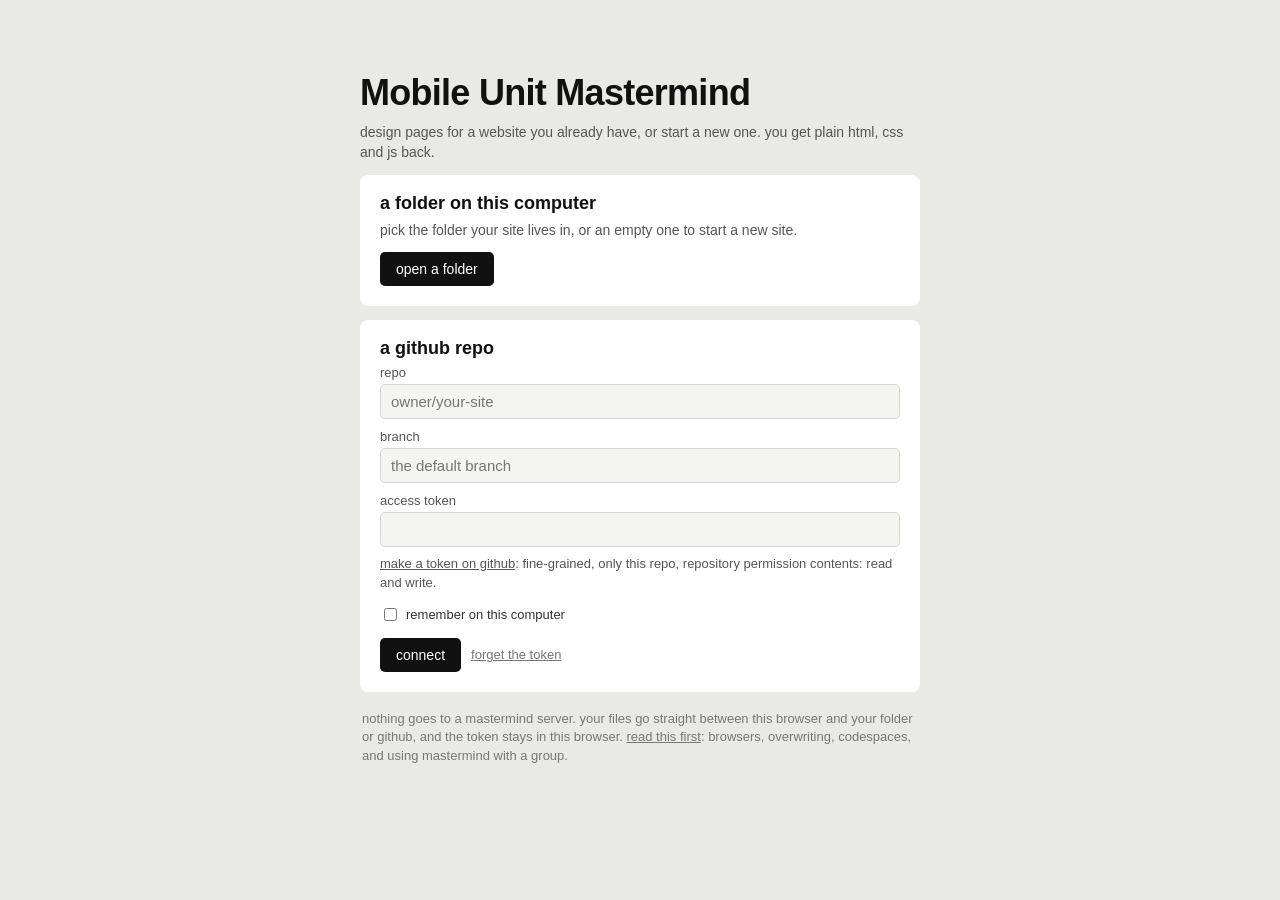
==== index.html @ 8365358e "notes on freeform" ====
<!doctype html>
<html lang="en">
<head>
<meta charset="utf-8">
<meta name="viewport" content="width=device-width, initial-scale=1">
<title>Mobile Unit Mastermind</title>
<link rel="icon" href="assets/favicon.svg" type="image/svg+xml">
<link rel="stylesheet" href="page.css">
<link rel="stylesheet" href="mastermind.css">
</head>
<body class="mm">
<div id="tb">
  <b>Mastermind</b>
  <button id="o" title="switch to another site">connect</button>
  <button id="sv">save</button>
  <button id="pv">preview</button>
  <i></i>
  <div id="pgw"><button id="pgs"></button><div id="pgm" hidden></div></div>
  <select id="lg"></select>
  <button id="mb">desktop</button>
  <button id="sb" title="phone and desktop next to each other">side by side</button>
  <i></i>
  <button id="phb" title="browse and upload photos">photos</button>
  <select id="ad">
    <option value="">+ add</option>
    <option value="band">band (background)</option>
    <option value="shape">shape</option>
    <option value="text">text</option>
    <option value="image">image</option>
    <option value="marquee">marquee</option>
    <option value="nav">menu</option>
    <option value="tabs">tabs</option>
    <option value="cards">cards</option>
    <option value="banner">banner</option>
    <option value="button">button</option>
    <option value="lang">language switch</option>
    <option value="gallery">gallery</option>
    <option value="video">video</option>
    <option value="embed">embed</option>
    <option value="table">table</option>
  </select>
  <span id="st"></span>
  <button id="un" title="undo  ⌘Z"><svg viewBox="0 0 24 24" width="16" height="16"><path fill="currentColor" d="M12.5 8c-2.65 0-5.05.99-6.9 2.6L2 7v9h9l-3.62-3.62c1.39-1.16 3.16-1.88 5.12-1.88 3.54 0 6.55 2.31 7.6 5.5l2.37-.78C21.08 11.03 17.15 8 12.5 8z"/></svg></button>
  <button id="re" title="redo  ⌘⇧Z"><svg viewBox="0 0 24 24" width="16" height="16"><path fill="currentColor" d="M18.4 10.6C16.55 8.99 14.15 8 11.5 8c-4.65 0-8.58 3.03-9.96 7.22L3.9 16c1.05-3.19 4.05-5.5 7.6-5.5 1.95 0 3.73.72 5.12 1.88L13 16h9V7l-3.6 3.6z"/></svg></button>
  <button id="hk" title="keyboard shortcuts">?</button>
  <button id="pf" class="ok" title="preflight"><i></i><span></span></button>
  <a id="vw" href="site/" target="_blank">saved site</a>
</div>
<div id="lk" hidden></div>
<div id="wr"><div id="cvp"></div><div id="cv"></div></div>
<button id="tl" class="tab" title="open the inspector on the left"></button><button id="tr" class="tab" title="open the inspector on the right"></button>
<div id="pin"></div>
<div id="tip"></div>
<div id="bx"></div>
<div id="rt"><div class="rl" hidden><input placeholder="https://... or @page" spellcheck="false"><button data-x="unlink" title="remove link"><svg viewBox="0 0 24 24" width="16" height="16"><path fill="currentColor" d="M17 7h-4v1.9h4c1.71 0 3.1 1.39 3.1 3.1 0 1.43-.98 2.63-2.31 2.98l1.46 1.46C20.88 15.61 22 13.95 22 12c0-2.76-2.24-5-5-5zm-1 4h-2.19l2 2H16zM2 4.27l3.11 3.11C3.29 8.12 2 9.91 2 12c0 2.76 2.24 5 5 5h4v-1.9H7c-1.71 0-3.1-1.39-3.1-3.1 0-1.59 1.21-2.9 2.76-3.07L8.73 11H8v2h2.73L13 15.27V17h1.73l4.01 4L20 19.74 3.27 3 2 4.27z"/></svg></button></div><button data-x="bold" data-k="b" title="bold"><b>B</b></button><button data-x="italic" data-k="i" title="italic"><i>I</i></button><button data-x="underline" data-k="u" title="underline"><u>U</u></button><button data-x="strikeThrough" data-k="s" title="strike"><s>S</s></button><button data-x="insertUnorderedList" data-k="l" title="list">•</button><button data-x="color" class="rcl" title="text color"><i></i><input type="color" tabindex="-1"></button><button data-x="hilite" class="rhl" title="highlight"><svg viewBox="0 0 24 24" width="15" height="15"><path fill="currentColor" d="M15.2 3.4l5.4 5.4-8.9 8.9H6.3v-5.4zM5 19h14v2H5z"/></svg><i></i><input type="color" tabindex="-1"></button><button data-x="link" data-k="a" title="link"><svg viewBox="0 0 24 24" width="16" height="16"><path fill="currentColor" d="M3.9 12c0-1.71 1.39-3.1 3.1-3.1h4V7H7c-2.76 0-5 2.24-5 5s2.24 5 5 5h4v-1.9H7c-1.71 0-3.1-1.39-3.1-3.1zM8 13h8v-2H8v2zm9-6h-4v1.9h4c1.71 0 3.1 1.39 3.1 3.1s-1.39 3.1-3.1 3.1h-4V17h4c2.76 0 5-2.24 5-5s-2.24-5-5-5z"/></svg></button><button data-x="glyphs" class="rgl" title="glyphs">Ω</button><button data-x="removeFormat" class="rx" title="clear formatting"><i></i></button></div>
<div id="gp" hidden><header><b>glyphs (beta)</b><span></span><button title="close">×</button></header><div class="gpb"><select></select><input placeholder="find: ñ, 00F1, arrows" spellcheck="false"></div><div class="gpd"><canvas></canvas><span>draw a character here to find it</span><button>clear</button></div><h5>recent</h5><div class="gpr"></div><div class="gpg"></div><p></p></div>
<div id="pfp" hidden><header><b>preflight</b><span></span><button class="pfr">check again</button><button class="pfx" title="close">×</button></header><div class="pfl"></div><footer><button class="pfc">clear the log</button><span>checks every page each time you change something</span></footer></div>
<div id="hlp" hidden>
  <b>keys</b>
  <p>click, shift click, or drag a box to select</p>
  <p>arrows move, shift arrows resize</p>
  <p>enter or double click edits text</p>
  <p>⌘Z undo, ⌘⇧Z redo</p>
  <p>⌘C copy, ⌘X cut, ⌘V paste, ⌘D duplicate</p>
  <p>⌘A select all, delete removes</p>
  <p>drag the round knob to rotate, shift snaps to 15°</p>
  <p>drag the dashed page end line to add space</p>
  <p>double click a page end line or rotate knob to reset</p>
  <p>locked blocks can only be picked in active elements</p>
  <p>⌘| lines anti-grid blocks up with the nearest columns and rows, the selected ones or all on the page</p>
  <p>⌘G groups the selected blocks, ⌘⇧G ungroups. double click a group to edit inside, esc when done</p>
  <p>⌘S save, esc deselects, ? this</p>
  <b>tips</b>
  <p>yellow dot: different from global. blue dot: the phone is different from desktop. click a dot to reset it</p>
  <p>desktop changes flow to the phone. a change made in phone view stays on the phone</p>
  <p>on the grid snaps to columns and rows. anti-grid sits anywhere and scales with the screen</p>
  <p>set a whole page to freeform in the page tab: nothing snaps, and phones get their own stacked layout</p>
  <p>double click a photo to move and zoom it inside its box</p>
  <p>double click a marquee to stop it and type</p>
  <p>tables: click a cell, shift click a range, drag the blue lines to resize</p>
  <p>groups: each thing holds a side, so headers stay put when the screen narrows</p>
  <p>saving writes your pages into your folder or pushes them to your repo. where it goes live is up to your host</p>
  <p>limits, overwriting and group setup: <a href="about.html" target="_blank">read this first</a></p>
  <p>the dot next to ? is preflight. red or orange means something needs a look</p>
  <p>in the type lab, click the style name and type to try your own words</p>
</div>
<div id="lib" hidden>
  <div class="lw">
    <div class="lh"><b>photos</b><span class="lbc"></span><em class="lhint"></em><button class="lnf">new folder</button><label class="upb">upload here<input type="file" multiple accept="image/*,video/*"></label><a>×</a></div>
    <div class="lbd"><div class="lt"></div><div class="lg"></div></div>
  </div>
</div>
<div id="pn"></div>
<div id="connect" hidden>
  <div class="cn">
    <button class="cn-close" title="back to the editor" hidden>×</button>
    <h1>Mobile Unit Mastermind</h1>
    <p class="cn-lede">design pages for a website you already have, or start a new one. you get plain html, css and js back.</p>
    <section>
      <h2>a folder on this computer</h2>
      <p class="cn-folder-note"></p>
      <div class="cn-row"><button id="cn-folder">open a folder</button><button id="cn-again" hidden></button></div>
    </section>
    <section>
      <h2>a github repo</h2>
      <form id="cn-gh" autocomplete="off">
        <label>repo<input name="repo" placeholder="owner/your-site" spellcheck="false" required></label>
        <label>branch<input name="branch" placeholder="the default branch" spellcheck="false"></label>
        <label>access token<input name="token" type="password" spellcheck="false" required></label>
        <p class="cn-help"><a href="https://github.com/settings/personal-access-tokens/new" target="_blank" rel="noopener">make a token on github</a>: fine-grained, only this repo, repository permission contents: read and write.</p>
        <label class="cn-ck"><input name="remember" type="checkbox">remember on this computer</label>
        <div class="cn-row"><button>connect</button><a href="#" class="cn-forget">forget the token</a></div>
      </form>
    </section>
    <p class="cn-err"></p>
    <p class="cn-note">nothing goes to a mastermind server. your files go straight between this browser and your folder or github, and the token stays in this browser. <a href="about.html">read this first</a>: browsers, overwriting, codespaces, and using mastermind with a group.</p>
  </div>
</div>
<script src="render.js"></script>
<script src="mastermind.js"></script>
<script src="photos.js"></script>
<script src="colorpicker.js"></script>
<script src="publish.js"></script>
<script src="typelab.js"></script>
<script src="preflight.js"></script>
<script src="demos.js"></script>
<script src="folder-storage.js"></script>
<script src="github-storage.js"></script>
<script src="connect.js"></script>
</body>
</html>
---- page.css ----
@import url("fonts.css");

html, body {
  margin: 0;
  height: 100%;
}

body {
  font-family: Helvetica, Arial, sans-serif;
  font-size: 18px;
  background: #fff;
  color: #111;
}

#pg {
  position: relative;
  isolation: isolate;
  container-type: inline-size;
  min-height: 100vh;
  box-sizing: border-box;
}

.t-band {
  overflow: hidden;
}

.c-band {
  position: absolute;
  inset: 0;
  height: 100%;
}

.c-band .bl {
  position: absolute;
  inset: 0;
}

.b {
  position: relative;
  min-width: 0;
  overflow: hidden;
}

.c, .lk {
  display: block;
  width: 100%;
  height: 100%;
  box-sizing: border-box;
}

.lk {
  color: inherit;
}

.b.fr {
  overflow: visible;
}

.fr .c-text {
  height: auto;
}

.c-text {
  overflow-wrap: break-word;
}

.c-text.m-lock, .c-text.m-fit {
  overflow: hidden;
}

img.c-image {
  object-fit: cover;
}

.b.t-tabs {
  overflow: visible;
}

.c-marquee {
  font-size: 36px;
  overflow: hidden;
  white-space: nowrap;
  display: flex;
  align-items: center;
  line-height: 1;
}

.mqi {
  display: inline-flex;
  align-items: center;
  animation: mq 20s linear infinite;
}

.mqi span {
  padding-right: var(--mg, .6em);
}

.mqi img {
  height: calc(var(--mih, 1) * 1em);
  width: auto;
  vertical-align: middle;
  display: inline-block;
}

.mqh:hover .mqi {
  animation-play-state: paused;
}

.c-marquee.mqv {
  flex-direction: column;
  white-space: normal;
  align-items: stretch;
}

.mqv .mqi {
  flex-direction: column;
  align-items: stretch;
  animation-name: mqv;
}

.mqv .mqi span {
  display: block;
  padding: 0 0 var(--mg, .6em);
}

@keyframes mq {
  to { transform: translateX(-50%); }
}

@keyframes mqv {
  to { transform: translateY(-50%); }
}

.c-nav {
  display: flex;
  flex-direction: column;
}

.c-nav a {
  border: var(--lw, 1px) var(--ls, solid) var(--ln, #000);
  margin-top: calc(var(--lw, 1px) * -1);
  padding: 8px 12px;
  color: inherit;
  text-decoration: none;
  font-size: 17px;
}

.c-nav a:first-child {
  margin-top: 0;
}

.c-nav a:hover, .c-nav a.on, .c-tabs a:hover, .c-tabs a.on {
  background: var(--hl, #fff45c);
}

.c-tabs {
  display: flex;
}

.c-tabs a, .flt {
  flex: 1;
  display: flex;
  align-items: center;
  padding: 0 12px;
  border: var(--lw, 1px) var(--ls, solid) var(--ln, #000);
  margin-left: calc(var(--lw, 1px) * -1);
  color: inherit;
  text-decoration: none;
  font-size: 17px;
}

.c-tabs a:first-child {
  margin-left: 0;
}

.flt {
  position: relative;
  justify-content: space-between;
  cursor: pointer;
  user-select: none;
}

.flt b {
  font-weight: normal;
  font-size: 20px;
}

.fm {
  display: none;
  position: absolute;
  top: 100%;
  left: -1px;
  right: -1px;
  background: #fff;
  border: var(--lw, 1px) var(--ls, solid) var(--ln, #000);
  z-index: 20;
}

.flt.op .fm {
  display: block;
}

.fm span {
  display: block;
  padding: 7px 12px;
}

.fm span:hover {
  background: var(--hl, #fff45c);
}

.c-cards {
  display: flex;
  flex-direction: column;
  overflow: auto;
}

.cg {
  display: grid;
  border-top: var(--lw, 1px) var(--ls, solid) var(--ln, #000);
  border-left: var(--lw, 1px) var(--ls, solid) var(--ln, #000);
}

.cd {
  position: relative;
  display: flex;
  flex-direction: column;
  padding: 12px;
  border-right: var(--lw, 1px) var(--ls, solid) var(--ln, #000);
  border-bottom: var(--lw, 1px) var(--ls, solid) var(--ln, #000);
  color: inherit;
  text-decoration: none;
}

.ci {
  aspect-ratio: 1;
  display: flex;
  align-items: center;
  justify-content: center;
}

.ci img {
  max-width: 100%;
  max-height: 100%;
  object-fit: contain;
}

.cm {
  display: flex;
  justify-content: space-between;
  gap: 12px;
  margin-top: auto;
  padding-top: 12px;
  font-size: 14px;
}

.cm span:last-child {
  white-space: nowrap;
  font-size: 17px;
}

.cm s {
  color: #777;
}

.hrt {
  position: absolute;
  top: 9px;
  left: 9px;
  width: 26px;
  height: 26px;
  border: var(--lw, 1px) var(--ls, solid) var(--ln, #000);
  border-radius: 50%;
  background: #fff;
  display: flex;
  align-items: center;
  justify-content: center;
  font-size: 15px;
  cursor: pointer;
  z-index: 2;
}

.hrt.on {
  color: #e8382c;
}

.bdg {
  position: absolute;
  top: 12px;
  right: 12px;
  width: 66px;
  height: 66px;
  border-radius: 50%;
  background: var(--hl, #fff45c);
  display: flex;
  align-items: center;
  justify-content: center;
  text-align: center;
  font-size: 13px;
  line-height: 1.1;
  transform: rotate(9deg);
  z-index: 2;
}

.pgr {
  display: flex;
  justify-content: center;
  gap: 16px;
  padding: 16px;
  font-size: 16px;
}

.pgr span {
  cursor: pointer;
}

.pgr .on {
  text-decoration: underline;
}

.c-banner {
  display: flex;
  align-items: center;
  justify-content: center;
  text-align: center;
  background-size: cover;
  background-position: center;
}

.bn {
  font-size: 54px;
  font-weight: bold;
  line-height: 1;
}

.c-button {
  display: flex;
  flex-direction: column;
  justify-content: flex-end;
  padding: 10px 12px;
  border: var(--lw, 1px) var(--ls, solid) var(--ln, #000);
  font-size: 18px;
}

.c-embed iframe {
  display: block;
  width: 100%;
  height: 100%;
  border: 0;
}

.c-lang {
  display: flex;
  align-items: stretch;
  justify-content: flex-end;
}

.c-lang a {
  display: flex;
  align-items: center;
  padding: 0 12px;
  border: var(--lw, 1px) var(--ls, solid) var(--ln, #000);
  margin-left: calc(var(--lw, 1px) * -1);
  color: inherit;
  text-decoration: none;
  font-size: 15px;
}

.c-lang a.on {
  background: var(--af, var(--ln, #000));
  color: var(--at, #fff);
}

.c-video {
  object-fit: cover;
}

.c-gallery.gg {
  display: grid;
  align-content: start;
  overflow: auto;
}

.c-gallery figure {
  margin: 0;
}

.c-gallery.gg img {
  display: block;
  width: 100%;
  aspect-ratio: 4 / 3;
  object-fit: cover;
}

.c-gallery figcaption {
  font-size: 13px;
  padding-top: 5px;
}

.c-gallery.sl {
  position: relative;
}

.c-gallery.sl figure, .c-gallery.sl img {
  width: 100%;
  height: 100%;
}

.c-gallery.sl img {
  display: block;
  object-fit: cover;
}

.c-gallery.sl figcaption {
  position: absolute;
  left: 10px;
  bottom: 30px;
  background: #fff;
  padding: 3px 6px;
}

.sv {
  position: absolute;
  top: 50%;
  transform: translateY(-50%);
  width: 38px;
  height: 38px;
  border-radius: 50%;
  background: rgba(255,255,255,.85);
  display: flex;
  align-items: center;
  justify-content: center;
  font-size: 28px;
  line-height: 1;
  cursor: pointer;
  user-select: none;
}

.pv {
  left: 10px;
}

.nx {
  right: 10px;
}

.dts {
  position: absolute;
  left: 0;
  right: 0;
  bottom: 10px;
  display: flex;
  justify-content: center;
  gap: 6px;
}

.dts i {
  width: 8px;
  height: 8px;
  border-radius: 50%;
  background: rgba(255,255,255,.6);
  border: 1px solid rgba(0,0,0,.3);
}

.dts i.on {
  background: #fff;
}

[data-z] {
  cursor: zoom-in;
}

#lb {
  position: fixed;
  inset: 0;
  z-index: 100;
  background: rgba(15,15,15,.92);
  display: flex;
  flex-direction: column;
  align-items: center;
  justify-content: center;
  color: #fff;
  cursor: zoom-out;
}

#lb img {
  max-width: 92vw;
  max-height: 84vh;
  object-fit: contain;
}

#lb p {
  margin: 12px 0 0;
  font-size: 14px;
}

#lb .sv {
  color: #000;
  position: fixed;
}

.c-text a, .bn a {
  color: inherit;
  text-decoration: underline;
}

#pvw {
  position: fixed;
  left: 10px;
  bottom: 10px;
  z-index: 200;
  background: #fff45c;
  color: #111;
  border: 2px solid #111;
  font-size: 12px;
  padding: 5px 9px;
  pointer-events: none;
  animation: pvw .4s ease 9s forwards;
}

@keyframes pvw {
  to { opacity: 0; visibility: hidden; }
}

.t-shape {
  overflow: visible;
}

.c-shape svg {
  display: block;
  overflow: visible;
}

.c-events {
  overflow: auto;
  container-type: inline-size;
  --ac: var(--hl, #fff45c);
}

.edm {
  margin: 0 0 10px;
  font-size: 12px;
  display: inline-block;
  padding: 3px 7px;
  border: 1px dashed currentColor;
}

.ev {
  display: grid;
  grid-template-columns: 64px minmax(0, 1fr) auto;
  gap: 16px;
  padding: 14px 0;
  border-top: var(--lw, 1px) var(--ls, solid) var(--ln, #000);
}

.ev:last-of-type {
  border-bottom: var(--lw, 1px) var(--ls, solid) var(--ln, #000);
}

.evd {
  display: flex;
  flex-direction: column;
  align-items: center;
  justify-content: center;
  align-self: start;
  height: 64px;
  background: var(--ac);
  border: var(--lw, 1px) var(--ls, solid) var(--ln, #000);
  line-height: 1;
}

.evd b {
  font-size: 28px;
  font-weight: inherit;
}

.evd span {
  font-size: 13px;
  text-transform: lowercase;
  margin-top: 4px;
}

.evb h4 {
  margin: 0 0 4px;
  font-size: 1.15em;
  font-weight: inherit;
  line-height: 1.2;
}

.evb h4 a, .evx a, .evt a {
  color: inherit;
}

.evt {
  margin: 0;
  font-size: 14px;
  line-height: 1.4;
}

.evt span {
  opacity: .7;
}

.evx {
  margin: 8px 0 0;
  font-size: 15px;
  line-height: 1.4;
}

.evi {
  width: 150px;
  aspect-ratio: 4 / 3;
  object-fit: cover;
  display: block;
}

.eva {
  margin-top: 10px;
  font-size: 13px;
  position: relative;
}

.eva summary {
  display: inline-block;
  cursor: pointer;
  list-style: none;
  border: var(--lw, 1px) var(--ls, solid) var(--ln, #000);
  padding: 4px 9px;
}

.eva summary::-webkit-details-marker {
  display: none;
}

.eva[open] summary {
  background: var(--ac);
}

.eva > span {
  display: flex;
  flex-wrap: wrap;
  gap: 4px 14px;
  margin-top: 6px;
}

.eva a {
  color: inherit;
}

.evs {
  grid-template-columns: 40px minmax(0, 1fr);
  padding: 8px 0;
  opacity: .6;
}

.evs .evd {
  height: 40px;
  background: none;
}

.evs .evd b {
  font-size: 17px;
}

.evs .evd span {
  font-size: 11px;
  margin-top: 2px;
}

.evs h4 {
  font-size: 1em;
}

.c-events h5 {
  margin: 22px 0 0;
  padding-bottom: 6px;
  font-size: 13px;
  font-weight: inherit;
  text-transform: lowercase;
}

.eve {
  margin: 0;
  padding: 14px 0;
  border-top: var(--lw, 1px) var(--ls, solid) var(--ln, #000);
  border-bottom: var(--lw, 1px) var(--ls, solid) var(--ln, #000);
}

.emh {
  display: flex;
  align-items: center;
  justify-content: space-between;
  padding-bottom: 10px;
}

.emh b {
  font-weight: inherit;
  font-size: 1.15em;
  text-transform: lowercase;
}

.emh a {
  cursor: pointer;
  font-size: 22px;
  line-height: 1;
  padding: 0 8px;
  user-select: none;
}

.emg {
  display: grid;
  grid-template-columns: repeat(7, minmax(0, 1fr));
  border-top: var(--lw, 1px) var(--ls, solid) var(--ln, #000);
  border-left: var(--lw, 1px) var(--ls, solid) var(--ln, #000);
}

.emg > span, .emd {
  border-right: var(--lw, 1px) var(--ls, solid) var(--ln, #000);
  border-bottom: var(--lw, 1px) var(--ls, solid) var(--ln, #000);
}

.emw {
  font-size: 12px;
  padding: 4px 6px;
  text-transform: lowercase;
}

.emd {
  display: flex;
  flex-direction: column;
  gap: 2px;
  min-height: 74px;
  padding: 5px 6px;
  cursor: pointer;
  color: inherit;
  overflow: hidden;
  min-width: 0;
}

.emd i {
  font-style: normal;
  font-size: 13px;
}

.emd em {
  font-style: normal;
  font-size: 11px;
  line-height: 1.25;
  white-space: nowrap;
  overflow: hidden;
  text-overflow: ellipsis;
  background: var(--ac);
  padding: 1px 3px;
}

.emd.was {
  opacity: .45;
}

.emd.tdy i {
  text-decoration: underline;
}

.emd.on {
  outline: 2px solid var(--ln, #000);
  outline-offset: -2px;
}

.eml {
  margin-top: 16px;
}

@container (max-width: 520px) {
  .ev {
    grid-template-columns: 52px minmax(0, 1fr);
    gap: 12px;
  }

  .evd {
    height: 52px;
  }

  .evd b {
    font-size: 22px;
  }

  .evi {
    grid-column: 1 / -1;
    width: 100%;
    order: -1;
  }

  .emd {
    min-height: 44px;
    align-items: center;
  }

  .emd em {
    display: none;
  }

  .emd.has i {
    background: var(--ac);
    border-radius: 50%;
    width: 24px;
    height: 24px;
    display: flex;
    align-items: center;
    justify-content: center;
  }
}

.jn {
  display: flex;
  flex-direction: column;
  gap: 8px;
}

.jhp {
  position: absolute;
  left: -9999px;
  width: 1px;
  height: 1px;
  opacity: 0;
}

.jf {
  display: flex;
  border: var(--lw, 1px) var(--ls, solid) var(--ln, #000);
}

.jf input {
  flex: 1;
  min-width: 0;
  font: inherit;
  color: inherit;
  background: transparent;
  border: 0;
  border-right: var(--lw, 1px) var(--ls, solid) var(--ln, #000);
  padding: 10px 12px;
  outline: 0;
}

.jf input::placeholder {
  color: inherit;
  opacity: .5;
}

.jf input:focus {
  background: rgba(255, 255, 255, .35);
}

.jf button {
  font: inherit;
  border: 0;
  padding: 10px 18px;
  background: var(--ln, #000);
  color: #fff;
  cursor: pointer;
  white-space: nowrap;
}

.jf button:disabled {
  opacity: .5;
}

.jst .jf {
  flex-direction: column;
  border: 0;
  gap: 8px;
}

.jst .jf input {
  border: var(--lw, 1px) var(--ls, solid) var(--ln, #000);
}

.jnt, .jms {
  margin: 0;
  font-size: 13px;
  line-height: 1.4;
}

.jnt {
  opacity: .7;
}

.jms {
  color: #c4241a;
}

.jms.jok {
  color: inherit;
  font-size: 1em;
}

.jdn .jf, .jdn .jnt {
  display: none;
}

@container (max-width: 420px) {
  .jn:not(.jst) .jf:has(input + input) {
    flex-direction: column;
  }

  .jn:not(.jst) .jf:has(input + input) input {
    border-right: 0;
    border-bottom: var(--lw, 1px) var(--ls, solid) var(--ln, #000);
  }
}

.c-join {
  container-type: inline-size;
}

.b.t-join {
  overflow: visible;
}

.b.t-table {
  overflow: visible;
}

.c-table {
  position: relative;
}

.tg {
  display: grid;
  position: relative;
  height: 100%;
  box-sizing: border-box;
}

.tcl {
  position: relative;
  display: flex;
  flex-direction: column;
  min-width: 0;
  min-height: 0;
  overflow: hidden;
  box-sizing: border-box;
  overflow-wrap: break-word;
}

.tct > :first-child {
  margin-top: 0;
}

.tct > :last-child {
  margin-bottom: 0;
}

.tim img {
  display: block;
  width: 100%;
  height: 100%;
  min-height: 0;
  object-fit: cover;
  box-sizing: border-box;
}

.tsv {
  position: absolute;
  left: 0;
  top: 0;
  overflow: visible;
  pointer-events: none;
  z-index: 2;
}

.tbms .tg {
  height: auto;
}

.tbms .tim img {
  height: auto;
  aspect-ratio: 4 / 3;
}

.tsw {
  overflow-x: auto;
  height: 100%;
  -webkit-overflow-scrolling: touch;
}

.tsw .tg {
  height: 100%;
}

.b.t-image:has(.cz) {
  container-type: size;
  overflow: hidden;
}

img.c-image.cz {
  --iw: calc(max(100cqw, 100cqh * var(--ar)) * var(--z));
  --ih: calc(max(100cqh, 100cqw / var(--ar)) * var(--z));
  position: absolute;
  max-width: none;
  width: var(--iw);
  height: var(--ih);
  left: calc((100cqw - var(--iw)) * var(--x));
  top: calc((100cqh - var(--ih)) * var(--y));
  object-fit: fill;
  clip-path: inset(calc((var(--ih) - 100cqh) * var(--y)) calc((var(--iw) - 100cqw) * (1 - var(--x))) calc((var(--ih) - 100cqh) * (1 - var(--y))) calc((var(--iw) - 100cqw) * var(--x)));
}

.tct a {
  color: inherit;
  text-decoration: none;
}

.tct a:hover {
  text-decoration: underline;
}

.b.t-group {
  overflow: visible;
}

.c-group {
  position: relative;
}

.gk {
  position: absolute;
  box-sizing: border-box;
}

.gk > .c, .gk > .lk {
  width: 100%;
  height: 100%;
}

.gin {
  position: absolute;
  left: 0;
  top: 0;
  transform-origin: 0 0;
}

.c-group.gst {
  display: flex;
  flex-direction: column;
}

.gst .gk {
  position: relative;
  width: 100%;
}

.c-nav.nd-row {
  flex-direction: row;
}

.c-nav.nd-row a {
  flex: 1;
  display: flex;
  align-items: center;
  justify-content: center;
  margin-top: 0;
  margin-left: calc(var(--lw, 1px) * -1);
}

.c-nav.nd-row a:first-child {
  margin-left: 0;
}

.c-nav.nd-plain {
  flex-direction: row;
  flex-wrap: wrap;
  align-items: center;
  justify-content: flex-end;
  gap: 4px 24px;
}

.c-nav.nd-plain a {
  border: 0;
  margin: 0;
  padding: 0;
  background: none;
}

.c-nav.nd-plain a:hover, .c-nav.nd-plain a.on {
  background: none;
  text-decoration: underline;
}

.gst .gk.gbg {
  position: absolute;
  inset: 0;
  width: auto;
  z-index: 0;
}

.gst .gk:not(.gbg) {
  z-index: 1;
}

.jf input {
  background: var(--if, transparent);
}
---- mastermind.css ----
body.mm {
  background: #e9e9e6;
  font-family: Helvetica, Arial, sans-serif;
  overflow: hidden;
}

#tb {
  position: fixed;
  top: 0;
  left: 0;
  right: 0;
  height: 40px;
  display: flex;
  align-items: center;
  gap: 6px;
  padding: 0 10px;
  background: #111;
  color: #fff;
  font-size: 13px;
  z-index: 50;
}

#tb {
  white-space: nowrap;
  overflow: hidden;
}

#tb b {
  margin-right: 10px;
  font-size: 16px;
}

#tb i {
  width: 14px;
}

#tb button {
  font: inherit;
  background: #333;
  color: #fff;
  border: 0;
  padding: 5px 9px;
  cursor: pointer;
}

#tb button:hover {
  background: #555;
}

#st {
  margin-left: auto;
  min-width: 0;
  overflow: hidden;
  text-overflow: ellipsis;
  color: #aaa;
}

#tb a {
  color: #fff;
  margin-left: 12px;
}

#wr {
  position: fixed;
  top: 40px;
  left: 0;
  right: 250px;
  bottom: 0;
  overflow: auto;
  padding: 24px;
}

#cv, #cvp {
  background-color: #fff;
  background-origin: content-box;
  background-clip: content-box;
  box-sizing: border-box;
  box-shadow: 0 1px 6px rgba(0,0,0,.15);
}

.mm .b {
  cursor: move;
  outline: 1px dashed transparent;
  touch-action: none;
  user-select: none;
}

.mm .b:hover {
  outline-color: #8fa3d6;
}

.mm .b.on {
  outline: 2px solid #2b5cff;
}

.mm [contenteditable=true] {
  cursor: text;
  user-select: text;
  outline: none;
}

.rz {
  position: absolute;
  z-index: 5;
  width: 8px;
  height: 8px;
  margin: -5px 0 0 -5px;
  background: #fff;
  border: 1.5px solid #2b5cff;
  display: none;
}

.rz-nw { left: 0; top: 0; cursor: nwse-resize; }
.rz-n { left: 50%; top: 0; cursor: ns-resize; }
.rz-ne { left: 100%; top: 0; cursor: nesw-resize; }
.rz-e { left: 100%; top: 50%; cursor: ew-resize; }
.rz-se { left: 100%; top: 100%; cursor: nwse-resize; }
.rz-s { left: 50%; top: 100%; cursor: ns-resize; }
.rz-sw { left: 0; top: 100%; cursor: nesw-resize; }
.rz-w { left: 0; top: 50%; cursor: ew-resize; }

.fh .rz-n, .fh .rz-s {
  display: none !important;
}

.fh .rz-ne, .fh .rz-se, .fh .rz-nw, .fh .rz-sw {
  cursor: ew-resize;
}

.rr {
  position: absolute;
  z-index: 5;
  left: 50%;
  top: -26px;
  width: 10px;
  height: 10px;
  margin-left: -6px;
  border: 1.5px solid #2b5cff;
  border-radius: 50%;
  background: #fff;
  cursor: grab;
  display: none;
}

.rr::after {
  content: '';
  position: absolute;
  left: 50%;
  top: 100%;
  width: 1.5px;
  height: 14px;
  margin-left: -.75px;
  background: #2b5cff;
}

.rr:active {
  cursor: grabbing;
}

.b.on .rz, .b.on .rr {
  display: block;
}

.mm .b.on {
  overflow: visible;
}

.ph {
  background: #f1f1ee;
  color: #999;
  font-size: 12px;
  display: flex;
  align-items: center;
  justify-content: center;
}

#pn {
  position: fixed;
  top: 40px;
  right: 0;
  bottom: 0;
  width: 250px;
  box-sizing: border-box;
  overflow: auto;
  padding: 10px 14px 30px;
  background: #fafaf8;
  border-left: 1px solid #ccc;
  font-size: 12px;
}

#pn h4 {
  margin: 16px 0 6px;
  font-size: 11px;
  text-transform: uppercase;
  letter-spacing: .06em;
  color: #777;
}

#pn label {
  display: flex;
  justify-content: space-between;
  align-items: center;
  margin: 4px 0;
}

#pn input {
  width: 130px;
  font: inherit;
  padding: 3px 4px;
  border: 1px solid #bbb;
}

#pn input[type=number] {
  width: 60px;
}

#pn button {
  margin-top: 14px;
  font: inherit;
  padding: 4px 10px;
  border: 1px solid #c33;
  background: #fff;
  color: #c33;
  cursor: pointer;
}

.mm .b > :not(.rz):not(.rr) {
  pointer-events: none;
}

.mm .b > [contenteditable=true]:not(.rz):not(.rr), .mm .b .mqi [contenteditable=true], .mm .b .tct[contenteditable=true], .mm .b .tgh {
  pointer-events: auto;
}

.mm .c-embed .ph {
  height: 100%;
}

#tb select {
  font: inherit;
  background: #333;
  color: #fff;
  border: 0;
  padding: 5px 6px;
}

#pn textarea {
  width: 100%;
  height: 80px;
  font: 11px Helvetica, Arial, sans-serif;
  box-sizing: border-box;
  border: 1px solid #bbb;
  margin: 2px 0 6px;
}

#pn .tall {
  display: block;
}

#pn input[type=color] {
  width: 60px;
  height: 22px;
  padding: 0 2px;
}

#pn .it {
  border: 1px solid #ddd;
  background: #fff;
  padding: 4px 6px 6px;
  margin: 6px 0;
}

#pn .it nav {
  display: flex;
  justify-content: flex-end;
  gap: 4px;
}

#pn .it nav button, #pn .pl {
  margin: 0;
  padding: 1px 7px;
  border: 1px solid #999;
  color: #333;
}

#pn .it input {
  width: 120px;
}

#pn .nt {
  color: #888;
  margin: 2px 0 6px;
}

.mm .b.sh {
  outline: 1px dashed #e8a03a;
}

.mm .b.sh.on {
  outline: 2px solid #e8a03a;
}

#pn .ck {
  justify-content: flex-start;
  gap: 6px;
}

#pn .ck input {
  width: auto;
}

#pn .pb {
  margin: 8px 4px 0 0;
  border: 1px solid #999;
  color: #333;
}

#pin {
  position: fixed;
  top: 40px;
  bottom: 0;
  pointer-events: none;
  z-index: 40;
}

#pin .b {
  pointer-events: auto;
}

.mm .b.hid {
  opacity: .25;
}

#pn select {
  font: inherit;
  width: 130px;
}

#pn .cw {
  display: flex;
  align-items: center;
  gap: 6px;
}

#pn .cw a {
  color: #999;
  cursor: pointer;
  font-size: 11px;
}

#pn input.un {
  opacity: .3;
}

#pn .it nav b {
  margin-right: auto;
}

#pn .pk {
  margin-left: auto;
  margin-right: 6px;
  color: #2b5cff;
  cursor: pointer;
  font-size: 11px;
}

#lib {
  position: fixed;
  inset: 0;
  z-index: 90;
  background: rgba(0,0,0,.45);
  display: flex;
  align-items: center;
  justify-content: center;
}

#lib[hidden] {
  display: none;
}

.lw {
  width: min(1180px, 94vw);
  height: 84vh;
  background: #fff;
  display: flex;
  flex-direction: column;
  font-size: 13px;
}

.lh {
  display: flex;
  align-items: center;
  gap: 12px;
  padding: 10px 14px;
  border-bottom: 1px solid #ddd;
}

.lh .lbc {
  flex: 1;
  min-width: 0;
  overflow: hidden;
  text-overflow: ellipsis;
  white-space: nowrap;
  color: #888;
}

.lh .lbc a {
  font-size: 13px;
  color: #555;
}

.lh .lbc a:last-child {
  color: #111;
}

.lh .lbc a:hover {
  text-decoration: underline;
}

.lh .lhint {
  font-style: normal;
  font-size: 11px;
  color: #999;
}

.lh .lnf {
  padding: 3px 10px;
  background: #fff;
  border: 1px solid #111;
  font: inherit;
  cursor: pointer;
}

.lbd {
  flex: 1;
  min-height: 0;
  display: flex;
}

.lbd .lt {
  flex: none;
  width: 220px;
  overflow-y: auto;
  padding: 8px 0 20px;
  border-right: 1px solid #e5e5e1;
  background: #fafaf8;
}

.lbd .lt a {
  display: flex;
  justify-content: space-between;
  gap: 8px;
  padding: 5px 12px 5px 10px;
  cursor: pointer;
  color: #333;
}

.lbd .lt a span {
  overflow: hidden;
  text-overflow: ellipsis;
  white-space: nowrap;
}

.lbd .lt a i {
  flex: none;
  font: normal 10px Helvetica, Arial, sans-serif;
  color: #aaa;
}

.lbd .lt a:hover {
  background: #f0f0ec;
}

.lbd .lt a.on {
  background: #111;
  color: #fff;
}

.lbd .lt a.on i {
  color: #fff45c;
}

.lg a.fd {
  display: flex;
  flex-direction: column;
  justify-content: flex-end;
  padding: 10px;
  background: #fff45c;
  color: #111;
  box-sizing: border-box;
}

.lg a.fd b {
  font-size: 13px;
  line-height: 1.2;
  overflow-wrap: anywhere;
}

.lg a.fd i {
  margin-top: 4px;
  font: normal 10px Helvetica, Arial, sans-serif;
}

.lg .le {
  grid-column: 1 / -1;
  color: #999;
}

.lg a {
  content-visibility: auto;
  contain-intrinsic-size: 120px 120px;
}

.lh a {
  font-size: 22px;
  cursor: pointer;
}

.upb {
  border: 1px solid #2b5cff;
  color: #2b5cff;
  padding: 3px 10px;
  cursor: pointer;
}

.upb input {
  display: none;
}

.lg {
  flex: 1;
  overflow: auto;
  padding: 10px 14px 20px;
  display: grid;
  grid-template-columns: repeat(auto-fill, minmax(110px, 1fr));
  grid-auto-rows: max-content;
  gap: 8px;
  align-content: start;
}

.lg h5 {
  grid-column: 1 / -1;
  margin: 12px 0 0;
  font-size: 11px;
  text-transform: uppercase;
  letter-spacing: .05em;
  color: #777;
}

.lg a {
  aspect-ratio: 1;
  background: #f1f1ee;
  cursor: pointer;
  overflow: hidden;
}

.lg a:hover {
  outline: 2px solid #2b5cff;
}

.lg img, .lg video {
  width: 100%;
  height: 100%;
  object-fit: cover;
  display: block;
}

#tip {
  position: fixed;
  display: none;
  z-index: 80;
  background: #111;
  color: #fff;
  font-size: 11px;
  padding: 3px 6px;
  pointer-events: none;
  white-space: pre;
}

#bx {
  position: fixed;
  display: none;
  z-index: 45;
  border: 1px solid #2b5cff;
  background: rgba(43,92,255,.08);
  pointer-events: none;
}

#rt {
  position: fixed;
  display: none;
  z-index: 60;
  background: #111;
  padding: 3px;
  gap: 2px;
}

#rt button {
  font: 12px Helvetica, Arial, sans-serif;
  background: #333;
  color: #fff;
  border: 0;
  padding: 4px 8px;
  cursor: pointer;
}

#rt button:hover, #rt button.on {
  background: #2b5cff;
}

#rt > button {
  display: flex;
  align-items: center;
  justify-content: center;
  min-width: 28px;
  height: 26px;
  padding: 0 8px;
}

#rt .rcl, #rt .rhl {
  position: relative;
}

#rt .rhl {
  flex-direction: column;
  gap: 1px;
}

#rt .rhl i {
  width: 15px;
  height: 3px;
  box-shadow: 0 0 0 1px rgba(255,255,255,.35);
}

#rt .rhl.on {
  background: #333;
}

#rt .rhl:hover {
  background: #2b5cff;
}

#rt .rcl i {
  width: 13px;
  height: 13px;
  border: 1px solid rgba(255,255,255,.7);
}

#rt .rcl input, #rt .rhl input {
  position: absolute;
  inset: 0;
  width: 100%;
  height: 100%;
  opacity: 0;
  pointer-events: none;
}

#rt .rx i {
  width: 9px;
  height: 9px;
  border-radius: 50%;
  background: #f2d600;
  box-shadow: 0 0 0 1px #c9a800;
}

#rt .rl {
  position: absolute;
  left: 0;
  bottom: 100%;
  display: flex;
  gap: 2px;
  margin-bottom: 4px;
  padding: 3px;
  background: #111;
}

#rt .rl[hidden] {
  display: none;
}

#rt .rl input {
  width: 240px;
  padding: 4px 8px;
  border: 0;
  background: #fff;
  font: 12px Helvetica, Arial, sans-serif;
  outline: 0;
}

#rt .rl button {
  display: flex;
  align-items: center;
  padding: 0 8px;
}

#rt .rl button[hidden] {
  display: none;
}

#hlp {
  position: fixed;
  right: 262px;
  top: 50px;
  z-index: 70;
  background: #fff;
  border: 1px solid #ccc;
  box-shadow: 0 2px 10px rgba(0,0,0,.15);
  padding: 12px 16px;
  font-size: 12px;
  width: 340px;
  max-height: calc(100vh - 70px);
  overflow: auto;
  box-sizing: border-box;
}

#hlp p {
  margin: 6px 0 0;
  line-height: 1.35;
}

#hlp b {
  display: block;
}

#hlp b + p {
  margin-top: 8px;
}

#hlp p + b {
  margin-top: 16px;
  padding-top: 12px;
  border-top: 1px solid #e2e2de;
}

#pn .ly {
  display: flex;
  gap: 8px;
  padding: 4px 6px;
  margin: 2px 0;
  background: #fff;
  border: 1px solid #e3e3e0;
  cursor: pointer;
  white-space: nowrap;
  overflow: hidden;
}

#pn .ly:hover {
  border-color: #2b5cff;
}

#pn .ly.sh {
  border-left: 3px solid #e8a03a;
}

#pn .ly b {
  font-weight: normal;
  color: #888;
  width: 52px;
  flex: none;
}

#pn .ly span {
  overflow: hidden;
  text-overflow: ellipsis;
}

.ovm {
  display: none;
  position: absolute;
  top: 3px;
  right: 3px;
  width: 18px;
  height: 18px;
  border-radius: 50%;
  background: #e0242c;
  color: #fff;
  font: bold 12px/18px Helvetica, Arial, sans-serif;
  text-align: center;
  z-index: 5;
}

.b.ov.on .ovm, .b.ov:hover .ovm {
  display: block;
}

.mm .b.ov.on {
  outline-color: #e0242c;
}

#lk {
  position: fixed;
  top: 40px;
  left: 0;
  right: 250px;
  z-index: 48;
  background: #fff45c;
  border-bottom: 1px solid #000;
  padding: 8px 14px;
  font-size: 13px;
}

#lk[hidden] {
  display: none;
}

#lk button {
  font: inherit;
  margin-left: 6px;
  padding: 2px 10px;
  border: 1px solid #000;
  background: #fff;
  cursor: pointer;
}

.tm #o {
  display: none;
}

#tb button:disabled {
  opacity: .4;
  cursor: default;
}

.ro #ad, .ro #un, .ro #re {
  opacity: .4;
  pointer-events: none;
}

.ro #pn {
  opacity: .55;
}

.ro .mm .b, .mm.ro .b {
  cursor: default;
}

.mm.ro .rz, .mm.ro .rr {
  display: none;
}

.lkon #wr {
  top: 76px;
}

#pn .hs {
  display: grid;
  grid-template-columns: 1fr auto auto;
  gap: 2px 8px;
  padding: 5px 6px;
  margin: 2px 0;
  background: #fff;
  border: 1px solid #e3e3e0;
}

#pn .hs span {
  overflow: hidden;
  text-overflow: ellipsis;
  white-space: nowrap;
}

#pn .hs small {
  grid-column: 1;
  grid-row: 2;
  color: #888;
}

#pn .hs a {
  grid-row: 1 / span 2;
  align-self: center;
  color: #2b5cff;
  cursor: pointer;
  font-size: 11px;
}

#pn .fpb, #lab .fpb {
  width: 130px;
  height: 24px;
  padding: 0 8px;
  border: 1px solid #bbb;
  background: #fff;
  color: #111;
  font-size: 14px;
  text-align: left;
  white-space: nowrap;
  overflow: hidden;
  text-overflow: ellipsis;
  cursor: pointer;
}

#pn .fpb:hover, #lab .fpb:hover {
  border-color: #555;
}

#fpk {
  position: fixed;
  z-index: 95;
  width: 268px;
  background: #fff;
  border: 1px solid #222;
  box-shadow: 0 6px 24px rgba(0,0,0,.18);
  font-family: Helvetica, Arial, sans-serif;
}

#fpk input {
  display: block;
  width: 100%;
  box-sizing: border-box;
  border: 0;
  border-bottom: 1px solid #222;
  padding: 9px 12px;
  font: 13px Helvetica, Arial, sans-serif;
  outline: 0;
}

#fpk > div {
  max-height: 420px;
  overflow-y: auto;
  padding-bottom: 6px;
}

#fpk h5 {
  margin: 0;
  padding: 10px 12px 4px;
  background: #fff;
  font-size: 10px;
  font-weight: normal;
  text-transform: uppercase;
  letter-spacing: .09em;
  color: #999;
}

#fpk .fr {
  display: flex;
  align-items: baseline;
  justify-content: space-between;
  gap: 10px;
  padding: 5px 12px;
  cursor: pointer;
  color: #111;
}

#fpk .fr[hidden] {
  display: none;
}

#fpk .fr span {
  font-size: 19px;
  line-height: 1.2;
  white-space: nowrap;
  overflow: hidden;
  text-overflow: ellipsis;
}

#fpk .fr i {
  flex: none;
  font-style: normal;
  font-size: 10px;
  color: #aaa;
}

#fpk .fr:hover {
  background: #f2f2ee;
}

#fpk .fr.on {
  background: #fff45c;
}

#pn .tbs {
  position: sticky;
  top: -10px;
  z-index: 5;
  display: flex;
  margin: -10px -14px 4px;
  padding: 0 6px;
  background: #fafaf8;
  border-bottom: 1px solid #ccc;
}

#pn .tbs a {
  flex: 1;
  padding: 11px 0 9px;
  text-align: center;
  font-size: 11px;
  color: #888;
  cursor: pointer;
  border-bottom: 2px solid transparent;
  margin-bottom: -1px;
  white-space: nowrap;
}

#pn .tbs a:hover {
  color: #111;
}

#pn .tbs a.on {
  color: #111;
  border-bottom-color: #111;
}

#pn .tbs a:last-child {
  flex: none;
  padding: 11px 6px 9px;
  margin-left: 4px;
  font-family: Helvetica, Arial, sans-serif;
  font-size: 10px;
}

#pn h4.dd {
  display: flex;
  justify-content: space-between;
  cursor: pointer;
  user-select: none;
}

#pn h4.dd::after {
  content: '+';
  font-size: 13px;
  line-height: 1;
}

#pn h4.dd.op::after {
  content: '−';
}

#pn h4.dd:hover {
  color: #111;
}

#pn select.lf {
  width: 100%;
  margin: 0 0 6px;
  padding: 3px 2px;
}

#pn a.sty {
  display: block;
  margin: 0 0 6px;
  padding: 8px 10px 7px;
  background: #fff;
  border: 1px solid #e0e0dc;
  cursor: pointer;
  color: #111;
}

#pn a.sty:hover {
  border-color: #111;
}

#pn a.sty b {
  display: block;
  white-space: nowrap;
  overflow: hidden;
  text-overflow: ellipsis;
}

#pn a.sty i {
  display: block;
  margin-top: 3px;
  font: 10px Helvetica, Arial, sans-serif;
  color: #888;
}

#pn .tlk {
  display: block;
  margin: 0 0 8px;
  font-size: 11px;
  color: #2b4bd6;
  text-decoration: underline;
  cursor: pointer;
}

#lab {
  position: fixed;
  inset: 0;
  z-index: 80;
  background: rgba(18,18,16,.55);
  font-family: Helvetica, Arial, sans-serif;
}

#lab[hidden] {
  display: none;
}

#lab .lbw {
  position: absolute;
  inset: 22px;
  display: grid;
  grid-template-columns: 176px minmax(0, 1fr) 284px;
  grid-template-rows: 38px minmax(0, 1fr);
  background: #ececea;
  border: 1px solid #111;
  box-shadow: 0 20px 60px rgba(0,0,0,.35);
}

#lab header {
  grid-column: 1 / -1;
  display: flex;
  align-items: center;
  gap: 16px;
  padding: 0 10px 0 14px;
  background: #111;
  color: #f4f4f0;
  font-size: 12px;
}

#lab header span {
  flex: 1;
  text-align: center;
  font: 11px Helvetica, Arial, sans-serif;
  color: #a9a9a4;
  white-space: nowrap;
  overflow: hidden;
  text-overflow: ellipsis;
}

#lab header button {
  background: none;
  border: 1px solid #555;
  color: #eee;
  font: 11px Helvetica, Arial, sans-serif;
  padding: 4px 10px;
  cursor: pointer;
}

#lab header button:hover {
  border-color: #eee;
}

#lab h6 {
  margin: 18px 0 8px;
  padding-bottom: 5px;
  font: normal 10px Helvetica, Arial, sans-serif;
  text-transform: uppercase;
  letter-spacing: .12em;
  color: #8a8a86;
  border-bottom: 1px solid #d6d6d2;
}

#lab .ll {
  position: relative;
  display: flex;
  flex-direction: column;
  min-height: 0;
  background: #e4e4e1;
  border-right: 1px solid #c9c9c5;
}

#lab .ll h6 {
  margin: 16px 14px 4px;
  border: 0;
}

#lab .lbm {
  flex: 1;
  overflow: auto;
  padding-bottom: 12px;
}

#lab .lbm a {
  display: flex;
  align-items: baseline;
  gap: 10px;
  padding: 7px 14px 7px 11px;
  border-left: 3px solid transparent;
  cursor: pointer;
  color: #111;
  font-size: 13px;
}

#lab .lbm a i {
  font-style: normal;
  font-size: 11px;
  color: #e8382c;
  min-width: 14px;
}

#lab .lbm a span {
  flex: 1;
  text-transform: lowercase;
}

#lab .lbm a em {
  font-style: normal;
  font-size: 10px;
  color: #8a8a86;
}

#lab .lbm a.cl span {
  color: #6f6f6b;
}

#lab .lbm a:hover {
  background: #eeeeeb;
}

#lab .lbm a.on {
  background: #fff;
  border-left-color: #111;
}

#lab .lba {
  display: flex;
  gap: 6px;
  margin: 12px 14px 0;
}

#lab .lba button {
  flex: 1;
  padding: 4px 0;
  background: none;
  border: 1px solid #b9b9b5;
  font: 11px Helvetica, Arial, sans-serif;
  color: #444;
  cursor: pointer;
}

#lab .lba button:hover {
  border-color: #111;
  color: #111;
}

#lab .lsd {
  flex: none;
}

#lab .lsb {
  display: flex;
  align-items: center;
  gap: 8px;
  width: 100%;
  padding: 10px 12px 10px 14px;
  background: #fff;
  border: 0;
  border-top: 1px solid #c9c9c5;
  font: 12px Helvetica, Arial, sans-serif;
  text-align: left;
  cursor: pointer;
  color: #111;
}

#lab .lsb span {
  flex: 1;
  min-width: 0;
}

#lab .lsb small {
  display: block;
  font-size: 10px;
  text-transform: uppercase;
  letter-spacing: .12em;
  color: #8a8a86;
}

#lab .lsb b {
  display: block;
  font-size: 15px;
  white-space: nowrap;
  overflow: hidden;
  text-overflow: ellipsis;
}

#lab .lsb i {
  font-style: normal;
  font-size: 10px;
  color: #888;
}

#lab .lsb em {
  font-style: normal;
  font-size: 11px;
}

#lab .lsb:hover, #lab .lsb.on {
  background: #f4f4f1;
}

#lab .lsl {
  position: absolute;
  left: 0;
  right: 0;
  top: 0;
  bottom: 57px;
  overflow: auto;
  background: #e4e4e1;
  z-index: 2;
  box-shadow: 0 -1px 0 #c9c9c5 inset;
}

#lab .lsl[hidden] {
  display: none;
}

#lab .lsl a {
  display: block;
  padding: 8px 14px 8px 11px;
  border-left: 3px solid transparent;
  cursor: pointer;
  color: #111;
}

#lab .lsl a:hover {
  background: #eeeeeb;
}

#lab .lsl a.on {
  background: #fff;
  border-left-color: #111;
}

#lab .lsl b {
  display: block;
  font-size: 17px;
  line-height: 1.15;
  white-space: nowrap;
  overflow: hidden;
  text-overflow: ellipsis;
}

#lab .lsl i {
  display: block;
  margin-top: 2px;
  font: 10px Helvetica, Arial, sans-serif;
  color: #888;
}

#lab section.shut {
  padding-bottom: 0;
}

#lab section.shut > :not(h3) {
  display: none;
}

#lab section h3 {
  cursor: pointer;
  user-select: none;
}

#lab section h3 > .lsn {
  flex: 1;
}

#lab section.shut h3 {
  margin-bottom: 26px;
}

#lab .lcv {
  margin-left: 14px;
  font-size: 16px;
  line-height: 1;
  font-weight: normal;
  color: #8a8a86;
  transform: rotate(90deg);
  transition: transform .15s;
}

#lab section.shut .lcv {
  transform: none;
}

#lab section h3:hover .lcv {
  color: #111;
}

#lab .lnew {
  margin: 12px 14px;
  padding: 5px 10px;
  background: #fff;
  border: 1px solid #111;
  font: 11px Helvetica, Arial, sans-serif;
  cursor: pointer;
}

#lab .lc {
  overflow: auto;
  background: #fff;
  padding-bottom: 80px;
  color: #111;
}

#lab .lplate {
  padding: 24px 40px 0;
  border-bottom: 1px solid #111;
}

#lab .lname {
  margin: 0 0 20px;
  white-space: nowrap;
  overflow: hidden;
  text-overflow: ellipsis;
  outline: 0;
  cursor: text;
  border-radius: 2px;
}

#lab .lname:empty::before {
  content: attr(data-ph);
  color: #c4c4bf;
}

#lab .lname:hover {
  box-shadow: 0 0 0 1px #d6d6d2;
}

#lab .lname:focus, #lab .lname.own {
  white-space: pre-wrap;
  overflow: visible;
  text-overflow: clip;
  overflow-wrap: break-word;
}

#lab .lname:focus {
  box-shadow: 0 0 0 1px #2b5cff;
}

#lab .lrs0 {
  display: inline-block;
  margin: -12px 0 16px;
  font-size: 11px;
  color: #8a8a86;
  text-decoration: underline;
  cursor: pointer;
}

#lab dl {
  margin: 0;
}

#lab dt {
  font: 10px Helvetica, Arial, sans-serif;
  text-transform: uppercase;
  letter-spacing: .12em;
  color: #8a8a86;
}

#lab dd {
  margin: 3px 0 0;
  font-size: 13px;
}

#lab .lplate dl {
  display: grid;
  grid-template-columns: repeat(4, minmax(0, 1fr));
  border-top: 1px solid #111;
}

#lab .lplate dl div {
  padding: 8px 10px 9px 0;
  border-bottom: 1px solid #e2e2de;
}

#lab .lplate dl div:nth-last-child(-n+4) {
  border-bottom: 0;
}

#lab section {
  padding: 26px 40px 30px;
  border-bottom: 1px solid #e2e2de;
}

#lab h3 {
  display: flex;
  align-items: baseline;
  margin: 0 0 20px;
  font-size: 11px;
  text-transform: uppercase;
  letter-spacing: .12em;
}

#lab h3 > i {
  margin-right: 12px;
  font: normal 11px Helvetica, Arial, sans-serif;
  color: #e8382c;
}

#lab .lmet {
  display: flex;
  flex-wrap: wrap;
  gap: 32px;
  align-items: flex-start;
}

#lab .mdg {
  position: relative;
  flex: 1;
  min-width: 420px;
  overflow: hidden;
}

#lab .mln {
  position: absolute;
  left: 0;
  right: 0;
  border-top: 1px solid #b9c3e6;
}

#lab .mln span, #lab .mln em {
  position: absolute;
  top: -13px;
  font: 10px Helvetica, Arial, sans-serif;
  text-transform: uppercase;
  letter-spacing: .06em;
  color: #7f8bb5;
}

#lab .mln span {
  left: 0;
}

#lab .mln em {
  left: 66px;
}

#lab .mln.alt span {
  left: auto;
  right: 44px;
}

#lab .mln.alt em {
  left: auto;
  right: 0;
}

#lab .mln.bl {
  border-top-color: #e8382c;
}

#lab .mln.bl span, #lab .mln.bl em {
  color: #e8382c;
}

#lab .lgc {
  flex: none;
  width: 236px;
}

#lab .gbx {
  position: relative;
  margin: 0 auto 16px;
  background: #f5f5f2;
  outline: 1px solid #111;
}

#lab .sb {
  position: absolute;
  top: 0;
  bottom: 0;
  background: rgba(255,244,92,.6);
}

#lab .gbl {
  position: absolute;
  left: -12px;
  right: -12px;
  border-top: 1px solid #e8382c;
}

#lab .lgc dl {
  display: grid;
  grid-template-columns: 1fr 1fr;
  border-top: 1px solid #111;
}

#lab .lgc dl div {
  padding: 7px 0;
  border-bottom: 1px solid #e2e2de;
}

#lab .lnote {
  max-width: 560px;
  margin: 18px 0 0;
  font-size: 11px;
  line-height: 1.5;
  color: #8a8a86;
}

#lab .lsz {
  display: grid;
  grid-template-columns: 92px minmax(0, 1fr);
  align-items: baseline;
  padding: 12px 0;
  border-top: 1px solid #ececea;
}

#lab .lsz label {
  font: 10px Helvetica, Arial, sans-serif;
  text-transform: uppercase;
  letter-spacing: .1em;
  color: #999;
}

#lab .lsz label b {
  display: block;
  font: 15px Helvetica, Arial, sans-serif;
  letter-spacing: 0;
  color: #111;
}

#lab .lsz.set label, #lab .lsz.set label b {
  color: #e8382c;
}

#lab .lsz .c-text {
  white-space: nowrap;
  overflow: hidden;
  text-overflow: ellipsis;
}

#lab .lstep {
  display: flex;
  margin-left: auto;
  font: normal 10px Helvetica, Arial, sans-serif;
  letter-spacing: 0;
  text-transform: none;
}

#lab .lstep a {
  width: 22px;
  border: 1px solid #111;
  text-align: center;
  cursor: pointer;
}

#lab .lstep a:hover {
  background: #111;
  color: #fff;
}

#lab .lstep b {
  padding: 0 10px;
  font-weight: normal;
}

#lab .lset {
  position: relative;
  max-width: 100%;
}

#lab .lfx {
  margin-top: 24px;
  color: #555;
}

#lab .lread {
  display: grid;
  grid-template-columns: 1fr 1fr;
  column-gap: 24px;
  margin-top: 26px;
  border-top: 1px solid #111;
}

#lab .lread div {
  padding: 8px 0;
  border-bottom: 1px solid #ececea;
}

#lab .lread u {
  margin-left: 6px;
  padding: 1px 6px;
  font: 10px Helvetica, Arial, sans-serif;
  text-decoration: none;
}

#lab .lread u.ok {
  background: #e2f0e2;
  color: #1d6b2a;
}

#lab .lread u.mid {
  background: #fff6c4;
  color: #7a5a00;
}

#lab .lread u.no {
  background: #fde1de;
  color: #a1241b;
}

#lab .lck {
  display: flex;
  align-items: center;
  gap: 6px;
  margin-left: auto;
  font-size: 11px;
  font-weight: normal;
  text-transform: none;
  letter-spacing: 0;
  color: #555;
  cursor: pointer;
}

#lab .lkp {
  display: grid;
  grid-template-columns: repeat(auto-fill, minmax(92px, 1fr));
  border-top: 1px solid #e5e5e1;
  border-left: 1px solid #e5e5e1;
}

#lab .kc {
  position: relative;
  padding: 6px 0 8px;
  text-align: center;
  border-right: 1px solid #e5e5e1;
  border-bottom: 1px solid #e5e5e1;
}

#lab .kc .c-text {
  text-align: center;
}

#lab .kc .k0 {
  position: absolute;
  left: 0;
  right: 0;
  top: 6px;
  color: rgba(232,56,44,.5) !important;
}

#lab .kc em {
  display: block;
  font: 10px Helvetica, Arial, sans-serif;
  color: #111;
}

#lab .kc em.z {
  color: #bbb;
}

#lab .li {
  overflow: auto;
  padding: 0 16px 40px;
  background: #f6f6f3;
  border-left: 1px solid #c9c9c5;
  font-size: 11px;
  color: #222;
}

#lab .li label, #lab .lrw {
  display: grid;
  grid-template-columns: 64px minmax(0, 1fr) 64px;
  gap: 8px;
  align-items: center;
  margin: 7px 0;
}

#lab .li label {
  grid-template-columns: 64px minmax(0, 1fr);
}

#lab .li .fpb {
  width: 100%;
  height: 30px;
  font-size: 16px;
}

#lab .lrw > :nth-child(2):last-child {
  grid-column: 2 / span 2;
}

#lab .lrw input[type=range] {
  width: 100%;
  margin: 0;
  accent-color: #111;
}

#lab .lnum {
  width: 100%;
  box-sizing: border-box;
  padding: 3px 4px;
  border: 1px solid #c8c8c4;
  background: #fff;
  font: 10px Helvetica, Arial, sans-serif;
}

#lab .lnum::placeholder {
  color: #111;
}

#lab .lseg {
  display: flex;
  border: 1px solid #111;
}

#lab .lseg button {
  flex: 1;
  padding: 5px 0;
  border: 0;
  border-right: 1px solid #111;
  background: #fff;
  font: 10.5px Helvetica, Arial, sans-serif;
  cursor: pointer;
}

#lab .lseg button:last-child {
  border-right: 0;
}

#lab .lseg button.on {
  background: #111;
  color: #fff;
}

#lab .lhint {
  margin: 4px 0 0;
  font-size: 10.5px;
  line-height: 1.4;
  color: #8a8a86;
}

#lab .li input[type=color] {
  width: 100%;
  height: 24px;
  padding: 0;
  border: 1px solid #c8c8c4;
  background: #fff;
}

#lab .lclr {
  font: 10px Helvetica, Arial, sans-serif;
  color: #888;
  cursor: pointer;
}

#lab .lrn {
  width: 100%;
  box-sizing: border-box;
  padding: 4px 5px;
  border: 1px solid #c8c8c4;
  font: 12px Helvetica, Arial, sans-serif;
}

#lab .lbt {
  display: flex;
  gap: 8px;
  margin-top: 12px;
}

#lab .lbt button {
  flex: 1;
  padding: 6px 0;
  background: #fff;
  border: 1px solid #111;
  font: 11px Helvetica, Arial, sans-serif;
  cursor: pointer;
}

#lab .lbt .del {
  color: #a1241b;
  border-color: #a1241b;
}

#pn .fav {
  width: 56px;
  height: 56px;
  margin-left: auto;
  padding: 10px;
  display: flex;
  align-items: center;
  justify-content: center;
  background: #fff;
  border: 1px solid #bbb;
  cursor: pointer;
}

#pn .fav:hover {
  border-color: #111;
}

#pn .fav img {
  max-width: 100%;
  max-height: 100%;
}

#pn .favx {
  margin-left: 10px;
  color: #888;
  cursor: pointer;
}

#lab .lgb {
  display: flex;
  align-items: center;
  gap: 10px;
  margin-bottom: 12px;
}

#lab .lgb select, #lab .lgb input {
  padding: 4px 6px;
  border: 1px solid #111;
  background: #fff;
  font: 11px Helvetica, Arial, sans-serif;
}

#lab .lgb input {
  width: 170px;
}

#lab .lgi {
  margin-left: auto;
  font: 10px Helvetica, Arial, sans-serif;
  color: #888;
}

#lab .lgg {
  display: grid;
  grid-template-columns: repeat(auto-fill, minmax(46px, 1fr));
  max-height: 460px;
  overflow-y: auto;
  border-top: 1px solid #e5e5e1;
  border-left: 1px solid #e5e5e1;
  font-size: 24px;
  line-height: 46px;
  text-align: center;
}

#lab .lgg a {
  height: 46px;
  overflow: hidden;
  border-right: 1px solid #e5e5e1;
  border-bottom: 1px solid #e5e5e1;
  cursor: pointer;
  color: #111;
}

#lab .lgg a:hover {
  background: #111;
  color: #fff;
}

#lab .lgg a.on {
  background: #fff45c;
  color: #111;
}

#lab .lft {
  display: flex;
  flex-wrap: wrap;
  gap: 4px;
  margin-top: 8px;
}

#lab .lft p {
  width: 100%;
}

#lab .lft button {
  display: flex;
  align-items: baseline;
  gap: 6px;
  padding: 4px 7px;
  background: #fff;
  border: 1px solid #c8c8c4;
  font: 10.5px Helvetica, Arial, sans-serif;
  cursor: pointer;
}

#lab .lft button b {
  font: normal 10px Helvetica, Arial, sans-serif;
  color: #888;
}

#lab .lft button:hover {
  border-color: #111;
}

#lab .lft button.on {
  background: #111;
  border-color: #111;
  color: #fff;
}

#lab .lft button.on b {
  color: #fff45c;
}

#pn .scr {
  display: grid;
  grid-template-columns: 26px minmax(0, 1fr) 46px 12px;
  align-items: center;
  height: 30px;
  margin: 0 0 4px;
  padding: 0 6px 0 4px;
  background: #fff;
  border: 1px solid #e0e0dc;
}

#pn .scr:hover {
  border-color: #bbb;
}

#pn .scr .sw {
  position: relative;
  width: 18px;
  height: 18px;
  margin: 0;
  border: 1px solid rgba(0,0,0,.18);
  background: linear-gradient(var(--c), var(--c)), repeating-conic-gradient(#ccc 0 25%, #fff 0 50%) 0 0 / 8px 8px;
  cursor: pointer;
}

#pn .scr .sw input {
  position: absolute;
  inset: 0;
  width: 100%;
  height: 100%;
  opacity: 0;
  cursor: pointer;
}

#pn .scr input:not([type=color]) {
  width: 100%;
  box-sizing: border-box;
  border: 0;
  background: none;
  padding: 3px 4px;
  font: 11px Helvetica, Arial, sans-serif;
}

#pn .scr input[type=number] {
  text-align: right;
  border-left: 1px solid #e0e0dc;
  -moz-appearance: textfield;
}

#pn .scr input[type=number]::-webkit-inner-spin-button {
  display: none;
}

#pn .scr i {
  font-style: normal;
  color: #888;
  font-size: 11px;
}

#pn.gl, #pn.gl .tbs {
  background: #fff7a6;
}

#pn .tbs a:nth-child(2) {
  background: #fff45c;
  color: #111;
}

#pn.gl .tbs a:nth-child(2) {
  border-bottom-color: #111;
}

#pn.gl label > input:not([type=checkbox]), #pn.gl .cw {
  background-color: #fffdf0;
}

#pn label.ov {
  position: relative;
}

#pn .od {
  position: absolute;
  left: -11px;
  top: 50%;
  width: 7px;
  height: 7px;
  margin-top: -4px;
  border-radius: 50%;
}

#pn .od.on {
  background: #f2d600;
  box-shadow: 0 0 0 1px #c9a800;
  cursor: pointer;
}

#pn .od.on:hover {
  background: #111;
  box-shadow: none;
}

#pn .grp {
  margin: 0 -14px;
  padding: 1px 14px 12px;
  background: #fff;
  border-bottom: 1px solid #ececea;
}

#pn .grp.alt {
  background: #f2f2f2;
}

#pn .grp > h4:first-child {
  margin-top: 12px;
}

#pn.gl .grp {
  background: #fff7a6;
  border-bottom-color: #e8dc78;
}

#pn.gl .grp.alt {
  background: #f8ee9c;
}

#cpk {
  position: fixed;
  z-index: 100;
  width: 232px;
  padding: 10px;
  box-sizing: border-box;
  background: #fff;
  border: 1px solid #111;
  box-shadow: 0 8px 28px rgba(0,0,0,.2);
  font: 11px Helvetica, Arial, sans-serif;
  color: #111;
}

#cpk .csv {
  position: relative;
  height: 140px;
  cursor: crosshair;
  touch-action: none;
}

#cpk .chu {
  position: relative;
  height: 12px;
  margin: 10px 6px 0;
  border-radius: 6px;
  background: linear-gradient(to right, #f00, #ff0, #0f0, #0ff, #00f, #f0f, #f00);
  cursor: pointer;
  touch-action: none;
}

#cpk .csv b, #cpk .chu b {
  position: absolute;
  width: 12px;
  height: 12px;
  margin: -7px 0 0 -7px;
  border: 2px solid #fff;
  border-radius: 50%;
  box-shadow: 0 0 0 1px rgba(0,0,0,.35);
  pointer-events: none;
}

#cpk .chu b {
  top: 50%;
}

#cpk .cr {
  display: flex;
  align-items: center;
  gap: 8px;
  margin-top: 12px;
}

#cpk .ed {
  width: 28px;
  height: 28px;
  padding: 0;
  display: flex;
  align-items: center;
  justify-content: center;
  background: #fff;
  border: 1px solid #c8c8c4;
  cursor: pointer;
}

#cpk .ed:hover {
  border-color: #111;
}

#cpk .pv {
  display: flex;
  width: 36px;
  height: 28px;
  border: 1px solid rgba(0,0,0,.18);
}

#cpk .pv i {
  flex: 1;
}

#cpk .cr label {
  flex: 1;
  display: flex;
  align-items: center;
  height: 28px;
  padding-left: 8px;
  border: 1px solid #111;
  font: 12px Helvetica, Arial, sans-serif;
  color: #888;
}

#cpk .hx {
  width: 100%;
  min-width: 0;
  border: 0;
  padding: 0 4px 0 2px;
  font: 12px Helvetica, Arial, sans-serif;
  text-transform: uppercase;
  color: #111;
  outline: 0;
}

#cpk h5 {
  margin: 12px 0 5px;
  font: normal 10px Helvetica, Arial, sans-serif;
  text-transform: uppercase;
  letter-spacing: .12em;
  color: #999;
}

#cpk .sws {
  display: grid;
  grid-template-columns: repeat(10, 1fr);
  gap: 3px;
}

#cpk .sws button {
  aspect-ratio: 1;
  padding: 0;
  border: 1px solid rgba(0,0,0,.15);
  cursor: pointer;
}

#cpk .sws button:hover {
  outline: 2px solid #111;
  outline-offset: 1px;
}

#cpk .sws span {
  grid-column: 1 / -1;
  color: #aaa;
}

#cpk .all {
  display: flex;
  justify-content: space-between;
  margin: 12px 0 0;
  padding-top: 8px;
  border-top: 1px solid #e5e5e1;
  font: 10px Helvetica, Arial, sans-serif;
  text-transform: uppercase;
  letter-spacing: .12em;
  color: #555;
  cursor: pointer;
}

#cpk .all::after {
  content: '+';
  font-size: 12px;
  line-height: 1;
}

#cpk .all.op::after {
  content: '−';
}

#cpk .al {
  margin-top: 6px;
  max-height: 120px;
  overflow-y: auto;
}

#cpk .al[hidden] {
  display: none;
}

#lab .lst {
  font: 10px Helvetica, Arial, sans-serif;
  font-style: normal;
  color: #8a8a86;
  white-space: nowrap;
}

#lab .lst.on {
  color: #fff45c;
}

#lab header .lsv {
  background: #fff45c;
  border-color: #fff45c;
  color: #111;
}

#lab header .lsv:hover {
  background: #fff;
  border-color: #fff;
}

#lab header button:disabled {
  opacity: .35;
  cursor: default;
}

#lab header .lsv:disabled {
  background: none;
  border-color: #555;
  color: #eee;
}

#lab .lask {
  position: absolute;
  top: 38px;
  left: 0;
  right: 0;
  z-index: 3;
  display: flex;
  align-items: center;
  gap: 8px;
  padding: 10px 14px;
  background: #fff45c;
  border-bottom: 1px solid #111;
  font-size: 12px;
}

#lab .lask[hidden] {
  display: none;
}

#lab .lask span {
  flex: 1;
}

#lab .lask button {
  padding: 5px 12px;
  background: #fff;
  border: 1px solid #111;
  font: 11px Helvetica, Arial, sans-serif;
  cursor: pointer;
}

#lab .lask .lok {
  background: #111;
  color: #fff;
}

#rt .rgl {
  font-size: 13px;
}

#gp {
  position: fixed;
  top: 52px;
  right: 262px;
  z-index: 61;
  width: 300px;
  background: #fff;
  border: 1px solid #111;
  box-shadow: 0 8px 28px rgba(0,0,0,.18);
  font: 11px Helvetica, Arial, sans-serif;
  color: #111;
}

#gp[hidden] {
  display: none;
}

#gp header {
  display: flex;
  align-items: center;
  gap: 8px;
  height: 30px;
  padding: 0 4px 0 10px;
  background: #111;
  color: #fff;
}

#gp header span {
  flex: 1;
  font: 10px Helvetica, Arial, sans-serif;
  color: #aaa;
  white-space: nowrap;
  overflow: hidden;
  text-overflow: ellipsis;
}

#gp header button {
  width: 24px;
  height: 22px;
  background: none;
  border: 0;
  color: #fff;
  font-size: 16px;
  cursor: pointer;
}

#gp .gpb {
  display: flex;
  gap: 6px;
  padding: 8px;
  border-bottom: 1px solid #e5e5e1;
}

#gp select, #gp input {
  min-width: 0;
  padding: 4px 6px;
  border: 1px solid #c8c8c4;
  background: #fff;
  font: 11px Helvetica, Arial, sans-serif;
}

#gp select {
  flex: 1.2;
}

#gp input {
  flex: 1;
}

#gp h5 {
  margin: 8px 8px 4px;
  font: normal 10px Helvetica, Arial, sans-serif;
  text-transform: uppercase;
  letter-spacing: .12em;
  color: #999;
}

#gp .gpr {
  display: flex;
  flex-wrap: wrap;
  min-height: 30px;
  padding: 0 8px 8px;
  border-bottom: 1px solid #e5e5e1;
  font-size: 18px;
  line-height: 30px;
}

#gp .gpr a {
  width: 30px;
  text-align: center;
  cursor: pointer;
}

#gp .gpr span, #gp .gpg span {
  font: 11px Helvetica, Arial, sans-serif;
  color: #aaa;
}

#gp .gpg {
  display: grid;
  grid-template-columns: repeat(auto-fill, minmax(36px, 1fr));
  max-height: 300px;
  overflow-y: auto;
  font-size: 20px;
  line-height: 36px;
  text-align: center;
}

#gp .gpg a {
  height: 36px;
  overflow: hidden;
  box-shadow: inset -1px -1px 0 #ececea;
  cursor: pointer;
}

#gp a[data-c]:hover {
  background: #2b5cff;
  color: #fff;
}

#gp p {
  margin: 0;
  padding: 6px 8px;
  border-top: 1px solid #e5e5e1;
  font: 10px Helvetica, Arial, sans-serif;
  color: #888;
}

#tb #un, #tb #re {
  display: flex;
  align-items: center;
  padding: 4px 8px;
}

#pn a.sty {
  position: relative;
}

#pn a.sty.on {
  border-color: #111;
  box-shadow: inset 3px 0 0 #111;
}

#pn a.sty em {
  position: absolute;
  top: 7px;
  right: 8px;
  padding: 1px 5px;
  background: #111;
  color: #fff45c;
  font: normal 10px Helvetica, Arial, sans-serif;
  text-transform: uppercase;
  letter-spacing: .08em;
}

#cv, #cvp {
  position: relative;
  isolation: isolate;
}

#cv::after, #cvp::after {
  content: '';
  position: absolute;
  inset: 0;
  z-index: 0;
  padding: var(--gp);
  box-sizing: border-box;
  background-image: var(--gl);
  background-size: var(--gs);
  background-origin: content-box;
  background-clip: content-box;
  pointer-events: none;
}

.mm .b.wp {
  pointer-events: none;
  outline: 0 !important;
}

.mm .b.wp.on::before {
  content: 'page background band';
  position: absolute;
  top: 6px;
  left: 6px;
  z-index: 3;
  padding: 2px 6px;
  background: #2b5cff;
  color: #fff;
  font: 10px Helvetica, Arial, sans-serif;
}

.mm .b.wp .rz, .mm .b.wp .rr {
  display: none !important;
}

.mm .b.fb .rz-e, .mm .b.fb .rz-w, .mm .b.fb .rz-ne, .mm .b.fb .rz-nw, .mm .b.fb .rz-se, .mm .b.fb .rz-sw {
  display: none !important;
}

#pn .bly nav b {
  flex: 1;
  font: normal 10px Helvetica, Arial, sans-serif;
  text-transform: uppercase;
  letter-spacing: .1em;
  color: #888;
}

#pn .stp {
  position: relative;
  margin: 4px 0;
  padding: 4px 22px 4px 6px;
  background: rgba(0,0,0,.03);
}

#pn .stp > a {
  position: absolute;
  top: 6px;
  right: 6px;
  color: #888;
  cursor: pointer;
}

#gp .gpd {
  position: relative;
  margin: 8px 8px 0;
  height: 110px;
  border: 1px dashed #c8c8c4;
  background: #fafaf8;
}

#gp .gpd canvas {
  display: block;
  width: 100%;
  height: 100%;
  cursor: crosshair;
  touch-action: none;
}

#gp .gpd span {
  position: absolute;
  inset: 0;
  display: flex;
  align-items: center;
  justify-content: center;
  color: #aaa;
  pointer-events: none;
}

#gp .gpd span[hidden] {
  display: none;
}

#gp .gpd button {
  position: absolute;
  right: 4px;
  bottom: 4px;
  padding: 2px 6px;
  background: #fff;
  border: 1px solid #c8c8c4;
  font: 10px Helvetica, Arial, sans-serif;
  cursor: pointer;
}

#tb #pf {
  display: flex;
  align-items: center;
  gap: 6px;
  padding: 4px 9px;
}

#tb #pf i {
  width: 9px;
  height: 9px;
  border-radius: 50%;
  background: #3fae5a;
}

#tb #pf.warn i {
  background: #f2d600;
}

#tb #pf.err i {
  background: #e8382c;
}

#tb #pf span:empty {
  display: none;
}

#tb #pf.open {
  background: #555;
}

#pfp {
  position: fixed;
  top: 50px;
  right: 262px;
  z-index: 72;
  width: 360px;
  max-height: calc(100vh - 70px);
  display: flex;
  flex-direction: column;
  background: #fff;
  border: 1px solid #111;
  box-shadow: 0 8px 28px rgba(0,0,0,.18);
  font: 12px Helvetica, Arial, sans-serif;
  color: #111;
}

#pfp[hidden] {
  display: none;
}

#pfp header {
  display: flex;
  align-items: center;
  gap: 8px;
  height: 32px;
  padding: 0 4px 0 12px;
  background: #111;
  color: #fff;
}

#pfp header span {
  flex: 1;
  font: 10px Helvetica, Arial, sans-serif;
  color: #aaa;
}

#pfp header button {
  background: none;
  border: 1px solid #555;
  color: #eee;
  font: 11px Helvetica, Arial, sans-serif;
  padding: 3px 8px;
  cursor: pointer;
}

#pfp header .pfx {
  border: 0;
  font-size: 16px;
}

#pfp .pfl {
  overflow-y: auto;
  padding: 0 0 8px;
}

#pfp h5 {
  margin: 12px 12px 4px;
  font: normal 10px Helvetica, Arial, sans-serif;
  text-transform: uppercase;
  letter-spacing: .12em;
  color: #999;
}

#pfp .pfi {
  display: grid;
  grid-template-columns: 10px minmax(0, 1fr) auto;
  gap: 8px;
  align-items: baseline;
  padding: 7px 12px;
  border-top: 1px solid #f0f0ec;
  line-height: 1.35;
}

#pfp a.pfi:hover {
  background: #f6f6f3;
  cursor: pointer;
}

#pfp .pfi i {
  width: 8px;
  height: 8px;
  border-radius: 50%;
  background: #3fae5a;
  transform: translateY(-1px);
}

#pfp .pfi.err i {
  background: #e8382c;
}

#pfp .pfi.warn i {
  background: #f2d600;
  box-shadow: 0 0 0 1px #c9a800;
}

#pfp .pfi.info i {
  background: #bbb;
}

#pfp .pfi em {
  font: normal 10px Helvetica, Arial, sans-serif;
  color: #999;
  white-space: nowrap;
}

#pfp .pok {
  margin: 0;
  padding: 26px 12px;
  text-align: center;
  color: #3fae5a;
}

#pfp footer {
  display: flex;
  align-items: center;
  gap: 10px;
  padding: 8px 12px;
  border-top: 1px solid #e5e5e1;
  color: #999;
  font-size: 10.5px;
}

#pfp footer button {
  padding: 3px 8px;
  background: #fff;
  border: 1px solid #c8c8c4;
  font: 11px Helvetica, Arial, sans-serif;
  cursor: pointer;
}

#cv .pe, #cvp .pe {
  position: absolute;
  left: 0;
  right: 0;
  z-index: 3;
  height: 0;
  border-top: 1.5px dashed #2b5cff;
  cursor: ns-resize;
}

#cv .pe::before, #cvp .pe::before {
  content: '';
  position: absolute;
  left: 0;
  right: 0;
  top: -7px;
  height: 14px;
}

#cv .pe span, #cvp .pe span {
  position: absolute;
  right: 8px;
  top: 4px;
  padding: 2px 6px;
  background: #2b5cff;
  color: #fff;
  font: 10px Helvetica, Arial, sans-serif;
  white-space: nowrap;
  pointer-events: none;
}

#cv .pe:not(.set):not(:hover) span, #cvp .pe:not(.set):not(:hover) span {
  background: none;
  color: #2b5cff;
}

#cv .pz, #cvp .pz {
  position: absolute;
  left: 0;
  right: 0;
  bottom: 0;
  z-index: 2;
  background: repeating-linear-gradient(135deg, rgba(0,0,0,.045) 0 6px, transparent 6px 12px);
  pointer-events: none;
}

#cv, #cvp {
  container-type: inline-size;
}

.mm .b.lk {
  pointer-events: none;
  cursor: default;
}

.mm .b.lk.on {
  outline: 2px dashed #8fa3d6;
}

.mm .b.lk .rz, .mm .b.lk .rr {
  display: none !important;
}

.mm .b.ag:hover {
  outline-style: dotted;
}

#pn .ly {
  align-items: center;
}

#pn .ly span {
  flex: 1;
}

#pn .ly a {
  display: flex;
  padding: 1px 2px;
  color: #ccc;
}

#pn .ly:hover a {
  color: #888;
}

#pn .ly a:hover {
  color: #111;
}

#pn .ly.lk a {
  color: #111;
}

#pn .ly.lk {
  background: #f6f6f3;
}

#pn a.sty.dd0 {
  padding-right: 30px;
}

#pn a.sty.dd0::after {
  content: '';
  position: absolute;
  right: 12px;
  bottom: 14px;
  width: 7px;
  height: 7px;
  border-right: 1.5px solid #111;
  border-bottom: 1.5px solid #111;
  transform: rotate(45deg);
}

#pn a.sty.dd0.op::after {
  bottom: 10px;
  transform: rotate(-135deg);
}

#pn a.sty.dd1 {
  margin-left: 10px;
}

#pn button:disabled {
  opacity: .4;
  cursor: default;
}

#pn .pd {
  position: absolute;
  left: -11px;
  top: 50%;
  width: 7px;
  height: 7px;
  margin-top: -4px;
  border-radius: 50%;
  background: #2b5cff;
  cursor: pointer;
}

#pn label.ov .od.on + .pd, #pn label.ov .pd + .od.on {
  left: -20px;
}

#pn .pd:hover {
  background: #111;
}

#pn .lbg {
  margin-right: 6px;
  padding: 0 4px;
  font: normal 10px Helvetica, Arial, sans-serif;
  text-transform: uppercase;
  letter-spacing: .06em;
  color: #fff;
  background: #888;
}

#pn .lbg.phone {
  background: #2b5cff;
}

#pn .lbg.unlinked {
  display: inline-flex;
  align-items: center;
  gap: 3px;
  padding: 0;
  background: none;
  color: #2b5cff;
  font-weight: bold;
}

#pn .lbg.unlinked::before {
  content: "";
  width: 7px;
  height: 7px;
  border-radius: 50%;
  background: #2b5cff;
}

#pn .lbg.desktop {
  background: #111;
}

.mm .b.ul {
  outline: 1px dashed #2b5cff;
}

#ask3 {
  position: fixed;
  left: 50%;
  top: 60px;
  z-index: 120;
  transform: translateX(-50%);
  display: flex;
  align-items: center;
  gap: 8px;
  padding: 10px 12px;
  background: #fff45c;
  border: 1px solid #111;
  box-shadow: 0 8px 28px rgba(0,0,0,.2);
  font: 12px Helvetica, Arial, sans-serif;
}

#ask3 span {
  margin-right: 6px;
}

#ask3 button {
  padding: 5px 10px;
  background: #fff;
  border: 1px solid #111;
  font: 11px Helvetica, Arial, sans-serif;
  cursor: pointer;
}

#ask3 button:first-of-type {
  background: #111;
  color: #fff;
}

#cvp, #tl, #tr {
  display: none;
}

body.sb #wr {
  right: 0;
  display: flex;
  align-items: flex-start;
  gap: 48px;
  padding: 44px 40px 40px;
}

body.sb #cvp {
  display: block;
  flex: none;
}

body.sb #cv {
  flex: 1;
  min-width: 720px;
}

body.sb #cvp::before, body.sb #cv::before {
  position: absolute;
  top: -24px;
  left: 0;
  font: 10px Helvetica, Arial, sans-serif;
  text-transform: uppercase;
  letter-spacing: .12em;
  color: #888;
}

body.sb #cvp::before {
  content: 'phone';
}

body.sb #cv::before {
  content: 'desktop';
}

body.sb #pn {
  display: none;
}

body.sb.pr #pn, body.sb.pl #pn {
  display: block;
  z-index: 40;
  box-shadow: 0 0 24px rgba(0,0,0,.15);
}

body.sb.pl #pn {
  left: 0;
  right: auto;
  border-left: 0;
  border-right: 1px solid #ccc;
}

body.sb #tl, body.sb #tr {
  display: flex;
  align-items: center;
  justify-content: center;
  position: fixed;
  top: 50%;
  z-index: 41;
  width: 20px;
  height: 72px;
  margin-top: -36px;
  padding: 0;
  border: 0;
  background: #cfb48a;
  cursor: pointer;
}

body.sb #tl:hover, body.sb #tr:hover {
  background: #b89a6a;
}

body.sb #tl {
  left: 0;
  border-radius: 0 6px 6px 0;
}

body.sb #tr {
  right: 0;
  border-radius: 6px 0 0 6px;
}

body.sb.pl #tl {
  left: 250px;
}

body.sb.pr #tr {
  right: 250px;
}

body.sb #tl::after, body.sb #tr::after {
  content: '';
  width: 7px;
  height: 7px;
  border-top: 2px solid #fff;
  border-right: 2px solid #fff;
}

body.sb #tl::after {
  transform: translateX(-2px) rotate(45deg);
}

body.sb #tr::after {
  transform: translateX(2px) rotate(-135deg);
}

body.sb.pl #tl::after {
  transform: translateX(2px) rotate(-135deg);
}

body.sb.pr #tr::after {
  transform: translateX(-2px) rotate(45deg);
}

body.sb #mb {
  visibility: hidden;
}

#tb #mb {
  width: 74px;
}

#tb #sb {
  width: 104px;
}

#tb #pf {
  min-width: 46px;
  justify-content: center;
}

#tb #sb.on {
  background: #fff45c;
  color: #111;
}

.gbx {
  position: absolute;
  z-index: 6;
  outline: 1px solid #2b5cff;
  pointer-events: none;
}

.gbx .rz, .gbx .rr {
  display: block;
  pointer-events: auto;
}

.multi .b.on .rz, .multi .b.on .rr {
  display: none !important;
}

.multi .b.on {
  outline-width: 1px;
}

#pn.phn, #pn.phn .tbs {
  background: #ffe1ea;
}

#pn.phn .grp {
  background: #fff0f4;
  border-bottom-color: #f5c9d6;
}

#pn.phn .grp.alt {
  background: #ffe1ea;
}

#pn.phn label > input:not([type=checkbox]), #pn.phn .cw {
  background-color: #fffafb;
}

body:not(.sb) #cvp {
  display: none !important;
}

#tb > button, #tb > select, #tb > a, #tb > b {
  flex: none;
}

.c-marquee.mqe .mqi {
  animation: none;
}

.c-marquee.mqe .mqi span ~ span {
  visibility: hidden;
}

.c-marquee.mqe .mqi span[contenteditable=true] {
  outline: 1px dashed #2b5cff;
  outline-offset: 2px;
  min-width: 1em;
  cursor: text;
}

.tcl.tsel::after {
  content: "";
  position: absolute;
  inset: 0;
  background: rgba(43, 92, 255, .12);
  box-shadow: inset 0 0 0 2px #2b5cff;
  pointer-events: none;
  z-index: 3;
}

.tct[contenteditable=true] {
  outline: 1px dashed #2b5cff;
  outline-offset: 2px;
  min-height: 1em;
  cursor: text;
}

.tgh {
  position: absolute;
  z-index: 4;
  background: transparent;
}

.tgh::after {
  content: "";
  position: absolute;
  background: #2b5cff;
  opacity: 0;
}

.mm .b:hover .tgh::after {
  opacity: .35;
}

.mm .b .tgh:hover::after {
  opacity: 1;
}

.tghc {
  top: 0;
  bottom: 0;
  width: 10px;
  margin-left: -5px;
  cursor: col-resize;
}

.tghc::after {
  left: 4px;
  width: 2px;
  top: 0;
  bottom: 0;
}

.tghr {
  left: 0;
  right: 0;
  height: 10px;
  margin-top: -5px;
  cursor: row-resize;
}

.tghr::after {
  top: 4px;
  height: 2px;
  left: 0;
  right: 0;
}

#lab section.shut h3 > :not(i):not(.lsn):not(.lcv) {
  display: none;
}

#lk.pls {
  animation: lkp .9s ease-in-out 3;
}

@keyframes lkp {
  50% { background: #2b5cff; color: #fff; }
}

.mm .b.crp {
  overflow: visible !important;
  z-index: 60 !important;
  cursor: move;
}

.mm .b.crp img.cz {
  clip-path: none;
}

.mm .b.crp .rz, .mm .b.crp .rr {
  display: none;
}

.mm .cfr {
  position: absolute;
  inset: 0;
  z-index: 2;
  pointer-events: none;
  outline: 1px solid #2b5cff;
  box-shadow: 0 0 0 100vmax rgba(236, 236, 234, .7);
}

.qt {
  display: inline-flex;
  align-items: center;
  justify-content: center;
  width: 12px;
  height: 12px;
  margin-left: 5px;
  border: 1px solid #b4b4af;
  border-radius: 50%;
  font: normal 9px/1 Helvetica, Arial, sans-serif;
  color: #8a8a86;
  cursor: help;
  vertical-align: 1px;
  text-transform: none;
  letter-spacing: 0;
}

.qt:hover {
  border-color: #111;
  color: #111;
}

#qtip {
  display: none;
  position: fixed;
  z-index: 200;
  max-width: 230px;
  padding: 6px 8px;
  background: #111;
  color: #f4f4f0;
  font: 11px/1.4 Helvetica, Arial, sans-serif;
  pointer-events: none;
}

#pgw {
  position: relative;
  flex: none;
}

#pgs {
  display: flex;
  align-items: center;
  gap: 8px;
  width: 190px;
  font: inherit;
  background: #333;
  color: #fff;
  border: 0;
  padding: 5px 8px;
  cursor: pointer;
  text-align: left;
}

#pgs span {
  flex: 1;
  min-width: 0;
  white-space: nowrap;
  overflow: hidden;
  text-overflow: ellipsis;
}

#pgs i {
  font-style: normal;
  font-size: 10px;
  opacity: .7;
}

#pgm {
  position: fixed;
  z-index: 90;
  width: 320px;
  max-height: 70vh;
  overflow: auto;
  background: #fff;
  color: #111;
  border: 1px solid #111;
  box-shadow: 0 10px 30px rgba(0, 0, 0, .25);
  font: 12px Helvetica, Arial, sans-serif;
}

#pgm[hidden] {
  display: none;
}

.pgr {
  display: flex;
  align-items: center;
  gap: 8px;
  padding: 8px 10px;
  border-bottom: 1px solid #e2e2de;
  cursor: pointer;
}

.pgr:hover {
  background: #f4f4f1;
}

.pgr.on {
  background: #fff8b0;
}

.pgr > span {
  flex: 1;
  min-width: 0;
}

.pgr b {
  display: block;
  font-size: 13px;
  font-weight: normal;
  white-space: nowrap;
  overflow: hidden;
  text-overflow: ellipsis;
}

.pgr i {
  display: block;
  font-style: normal;
  font-size: 11px;
  color: #8a8a86;
}

.pgr em {
  float: right;
  margin-left: 6px;
  padding: 0 5px;
  font-style: normal;
  font-size: 10px;
  text-transform: uppercase;
  letter-spacing: .06em;
  background: #111;
  color: #fff;
}

.pga {
  display: none;
  gap: 4px;
}

.pgr:hover .pga {
  display: flex;
}

.pga button, .pgn {
  font: 11px Helvetica, Arial, sans-serif;
  padding: 3px 7px;
  background: #fff;
  color: #111;
  border: 1px solid #b4b4af;
  cursor: pointer;
  white-space: nowrap;
}

.pga button:hover, .pgn:hover {
  border-color: #111;
}

.pga button:disabled, .pgn:disabled {
  opacity: .4;
  cursor: default;
}

.pgn {
  margin: 10px;
}

#pn .pgl {
  margin: 4px -14px 0;
  border-top: 1px solid #e2e2de;
}

#pn .pgl .pgr {
  padding: 7px 14px;
}

#pn .pgl .pga {
  flex-wrap: wrap;
  justify-content: flex-end;
}

#pn .pgl .pgn {
  margin: 10px 14px;
}

.mm .b.gedit {
  outline: 1px dashed #2b5cff;
  outline-offset: 3px;
}

.mm .b.gedit .gk {
  outline: 1px dotted rgba(43, 92, 255, .45);
}

.mm .b.gedit .gk.gsel {
  outline: 2px solid #2b5cff;
}

.mm .b .gkr {
  position: absolute;
  right: -5px;
  bottom: -5px;
  width: 9px;
  height: 9px;
  background: #fff;
  border: 1.5px solid #2b5cff;
  cursor: nwse-resize;
  pointer-events: auto;
  z-index: 5;
}

.mm .b .gk [contenteditable=true] {
  pointer-events: auto;
}

.rsel {
  outline: 1px dashed rgba(43, 92, 255, .8);
  outline-offset: 1px;
}

#connect {
  position: fixed;
  inset: 0;
  z-index: 200;
  overflow: auto;
  background: #e9e9e6;
  color: #111;
  font-family: Helvetica, Arial, sans-serif;
}

#connect[hidden] {
  display: none;
}

#connect.busy {
  cursor: progress;
}

#connect.busy button {
  pointer-events: none;
  opacity: .5;
}

.cn {
  position: relative;
  max-width: 560px;
  margin: 8vh auto;
  padding: 0 16px 40px;
}

.cn h1 {
  margin: 0 0 8px;
  font-size: 36px;
  font-weight: 700;
  letter-spacing: -.02em;
}

.cn-lede {
  margin: 0 0 28px;
  font-size: 17px;
  line-height: 1.4;
  color: #444;
}

.cn section {
  margin-bottom: 14px;
  padding: 18px 20px 20px;
  background: #fff;
  border-radius: 8px;
}

.cn h2 {
  margin: 0 0 6px;
  font-size: 18px;
  font-weight: 700;
}

.cn p {
  margin: 0 0 12px;
  font-size: 14px;
  line-height: 1.45;
  color: #555;
}

.cn label {
  display: block;
  margin-bottom: 10px;
  font-size: 13px;
  color: #555;
}

.cn input:not([type=checkbox]) {
  display: block;
  box-sizing: border-box;
  width: 100%;
  margin-top: 4px;
  padding: 8px 10px;
  font: 15px Helvetica, Arial, sans-serif;
  color: #111;
  background: #f4f4f2;
  border: 1px solid #d6d6d2;
  border-radius: 5px;
}

.cn input:focus {
  outline: 2px solid #111;
  outline-offset: -1px;
}

.cn .cn-ck {
  display: flex;
  align-items: center;
  gap: 6px;
  margin: 4px 0 14px;
  color: #333;
}

.cn-row {
  display: flex;
  flex-wrap: wrap;
  align-items: center;
  gap: 10px;
}

.cn button {
  padding: 9px 16px;
  font: 14px Helvetica, Arial, sans-serif;
  color: #fff;
  background: #111;
  border: 0;
  border-radius: 5px;
  cursor: pointer;
}

.cn button:hover {
  background: #333;
}

.cn button:disabled {
  opacity: .35;
  cursor: default;
}

.cn #cn-again {
  color: #111;
  background: #e9e9e6;
}

.cn a {
  color: inherit;
}

.cn-forget {
  font-size: 13px;
  color: #777 !important;
}

.cn .cn-help {
  margin-top: -2px;
  font-size: 13px;
}

.cn .cn-err {
  min-height: 1em;
  margin: 10px 2px;
  color: #c4291c;
}

.cn .cn-err:empty {
  display: none;
}

.cn .cn-note {
  margin: 18px 2px 0;
  font-size: 13px;
  color: #777;
}

.cn .cn-close {
  position: absolute;
  top: 0;
  right: 16px;
  width: 34px;
  height: 34px;
  padding: 0;
  font-size: 20px;
  line-height: 1;
  color: #111;
  background: transparent;
}

.cn .cn-close:hover {
  background: #dcdcd8;
}
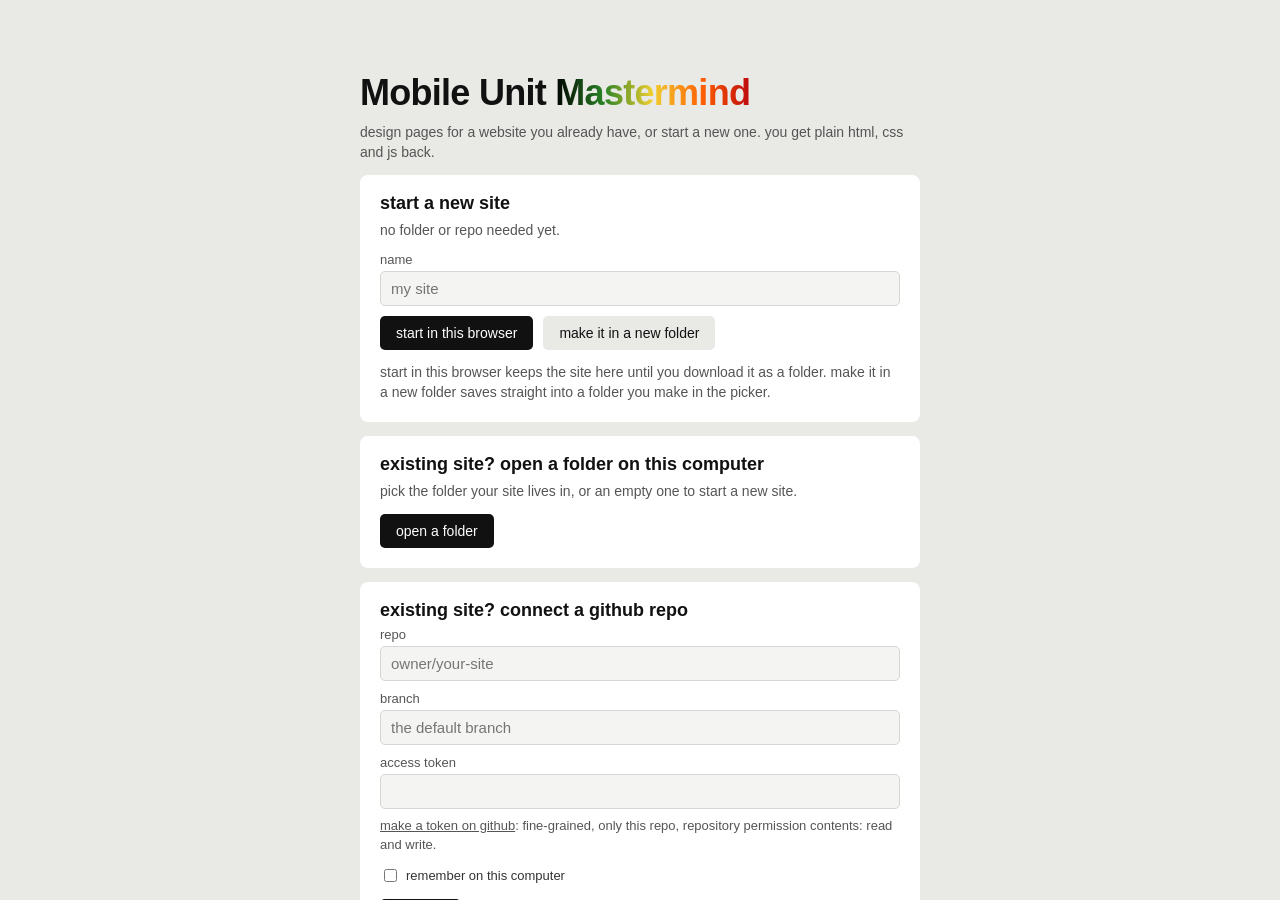
==== commit 345897a2: "Mastermind v.4 - public release" ====
--- a/index.html
+++ b/index.html
@@ -3,7 +3,7 @@
 <head>
 <meta charset="utf-8">
 <meta name="viewport" content="width=device-width, initial-scale=1">
-<title>Mobile Unit Mastermind</title>
+<title>Mobile Unit: Mastermind</title>
 <link rel="icon" href="assets/favicon.svg" type="image/svg+xml">
 <link rel="stylesheet" href="page.css">
 <link rel="stylesheet" href="mastermind.css">
@@ -13,6 +13,7 @@
   <b>Mastermind</b>
   <button id="o" title="switch to another site">connect</button>
   <button id="sv">save</button>
+  <button id="dl" hidden title="download the whole site as a zipped folder">download</button>
   <button id="pv">preview</button>
   <i></i>
   <div id="pgw"><button id="pgs"></button><div id="pgm" hidden></div></div>
@@ -75,6 +76,7 @@
   <p>desktop changes flow to the phone. a change made in phone view stays on the phone</p>
   <p>on the grid snaps to columns and rows. anti-grid sits anywhere and scales with the screen</p>
   <p>set a whole page to freeform in the page tab: nothing snaps, and phones get their own stacked layout</p>
+  <p>any block or group can switch the language when clicked. pick the language under show on</p>
   <p>double click a photo to move and zoom it inside its box</p>
   <p>double click a marquee to stop it and type</p>
   <p>tables: click a cell, shift click a range, drag the blue lines to resize</p>
@@ -94,15 +96,23 @@
 <div id="connect" hidden>
   <div class="cn">
     <button class="cn-close" title="back to the editor" hidden>×</button>
-    <h1>Mobile Unit Mastermind</h1>
+    <h1>Mobile Unit <span>Mastermind</span></h1>
     <p class="cn-lede">design pages for a website you already have, or start a new one. you get plain html, css and js back.</p>
     <section>
-      <h2>a folder on this computer</h2>
+      <h2>start a new site</h2>
+      <p>no folder or repo needed yet.</p>
+      <label>name<input id="cn-name" placeholder="my site" spellcheck="false"></label>
+      <div class="cn-row"><button id="cn-new-browser">start in this browser</button><button id="cn-new-folder" class="cn-alt">make it in a new folder</button></div>
+      <p class="cn-new-note"></p>
+      <div class="cn-row cn-cont" hidden><button id="cn-continue" class="cn-alt"></button><p class="cn-dl"></p></div>
+    </section>
+    <section>
+      <h2>existing site? open a folder on this computer</h2>
       <p class="cn-folder-note"></p>
       <div class="cn-row"><button id="cn-folder">open a folder</button><button id="cn-again" hidden></button></div>
     </section>
     <section>
-      <h2>a github repo</h2>
+      <h2>existing site? connect a github repo</h2>
       <form id="cn-gh" autocomplete="off">
         <label>repo<input name="repo" placeholder="owner/your-site" spellcheck="false" required></label>
         <label>branch<input name="branch" placeholder="the default branch" spellcheck="false"></label>
@@ -113,7 +123,14 @@
       </form>
     </section>
     <p class="cn-err"></p>
-    <p class="cn-note">nothing goes to a mastermind server. your files go straight between this browser and your folder or github, and the token stays in this browser. <a href="about.html">read this first</a>: browsers, overwriting, codespaces, and using mastermind with a group.</p>
+    <section class="cn-read">
+      <div>
+        <h2>read this first</h2>
+        <p>which browsers work, where your files go, what gets overwritten and backed up, codespaces, and using mastermind with a group.</p>
+      </div>
+      <a class="cn-btn" href="about.html">read this first</a>
+    </section>
+    <p class="cn-note">nothing goes to a mastermind server. your files go straight between this browser and your folder or github, and the token stays in this browser.</p>
   </div>
 </div>
 <script src="render.js"></script>
@@ -126,6 +143,8 @@
 <script src="demos.js"></script>
 <script src="folder-storage.js"></script>
 <script src="github-storage.js"></script>
+<script src="browser-storage.js"></script>
+<script src="zip-download.js"></script>
 <script src="connect.js"></script>
 </body>
 </html>
--- a/page.css
+++ b/page.css
@@ -349,21 +349,55 @@
   border: 0;
 }
 
+.t-lang {
+  container-type: size;
+  overflow: visible;
+}
+
 .c-lang {
   display: flex;
-  align-items: stretch;
+  align-items: center;
   justify-content: flex-end;
+  font-size: min(44cqh, 100cqw / var(--lc, 8));
+}
+
+.c-lang.la-l {
+  justify-content: flex-start;
+}
+
+.c-lang.la-c {
+  justify-content: center;
 }
 
 .c-lang a {
   display: flex;
-  align-items: center;
-  padding: 0 12px;
+  flex: none;
+  align-items: center;
+  box-sizing: border-box;
+  height: 2.25em;
+  padding: 0 .8em;
   border: var(--lw, 1px) var(--ls, solid) var(--ln, #000);
   margin-left: calc(var(--lw, 1px) * -1);
   color: inherit;
   text-decoration: none;
-  font-size: 15px;
+  white-space: nowrap;
+  font-size: 1em;
+}
+
+[data-sl] {
+  cursor: pointer;
+}
+
+[data-sl]:not(.slon) {
+  opacity: var(--sio, 1);
+}
+
+.slon {
+  background-color: var(--saf);
+}
+
+.slon.slt, .slon.slt .c, .slon.slt .c a {
+  color: var(--sat) !important;
 }
 
 .c-lang a.on {
--- a/mastermind.css
+++ b/mastermind.css
@@ -3534,10 +3534,25 @@
 }
 
 .cn h1 {
+  display: inline-block;
   margin: 0 0 8px;
   font-size: 36px;
   font-weight: 700;
   letter-spacing: -.02em;
+}
+
+.cn h1 span {
+  background: repeating-linear-gradient(90deg, #000 0%, #298326 12.5%, #f0cf30 25%, #ff6102 37.5%, #bf0a0d 50%, #5b3579 62.5%, #1552a1 75%, #45a9df 87.5%, #000 100%) 0 0 / 200% 100%;
+  -webkit-background-clip: text;
+  background-clip: text;
+  color: transparent;
+  animation: shine .4s linear infinite;
+}
+
+@keyframes shine {
+  100% {
+    background-position: -200% 0;
+  }
 }
 
 .cn-lede {
@@ -3626,9 +3641,71 @@
   cursor: default;
 }
 
-.cn #cn-again {
+.cn #cn-again, .cn .cn-alt {
   color: #111;
   background: #e9e9e6;
+}
+
+.cn #cn-again:hover, .cn .cn-alt:hover {
+  background: #dcdcd8;
+}
+
+.cn [hidden] {
+  display: none !important;
+}
+
+.cn .cn-new-note {
+  margin: 12px 0 0;
+}
+
+.cn .cn-dl {
+  flex-basis: 100%;
+  margin: 0;
+}
+
+.cn .cn-dl.warn span, #st .warn {
+  padding: 1px 8px;
+  color: #111;
+  background: #fff45c;
+  border-radius: 10px;
+}
+
+.cn .cn-cont {
+  margin-top: 12px;
+  padding-top: 12px;
+  border-top: 1px solid #eee;
+}
+
+.cn .cn-read {
+  display: flex;
+  flex-wrap: wrap;
+  align-items: center;
+  justify-content: space-between;
+  gap: 14px;
+  padding-bottom: 20px;
+  border: 2px solid #111;
+}
+
+.cn .cn-read div {
+  flex: 1 1 260px;
+}
+
+.cn .cn-read p {
+  margin: 0;
+}
+
+.cn .cn-btn {
+  flex: none;
+  padding: 9px 16px;
+  font-size: 14px;
+  color: #fff;
+  background: #111;
+  border-radius: 5px;
+  text-decoration: none;
+}
+
+.cn .cn-btn:hover {
+  background: #333;
 }
 
 .cn a {
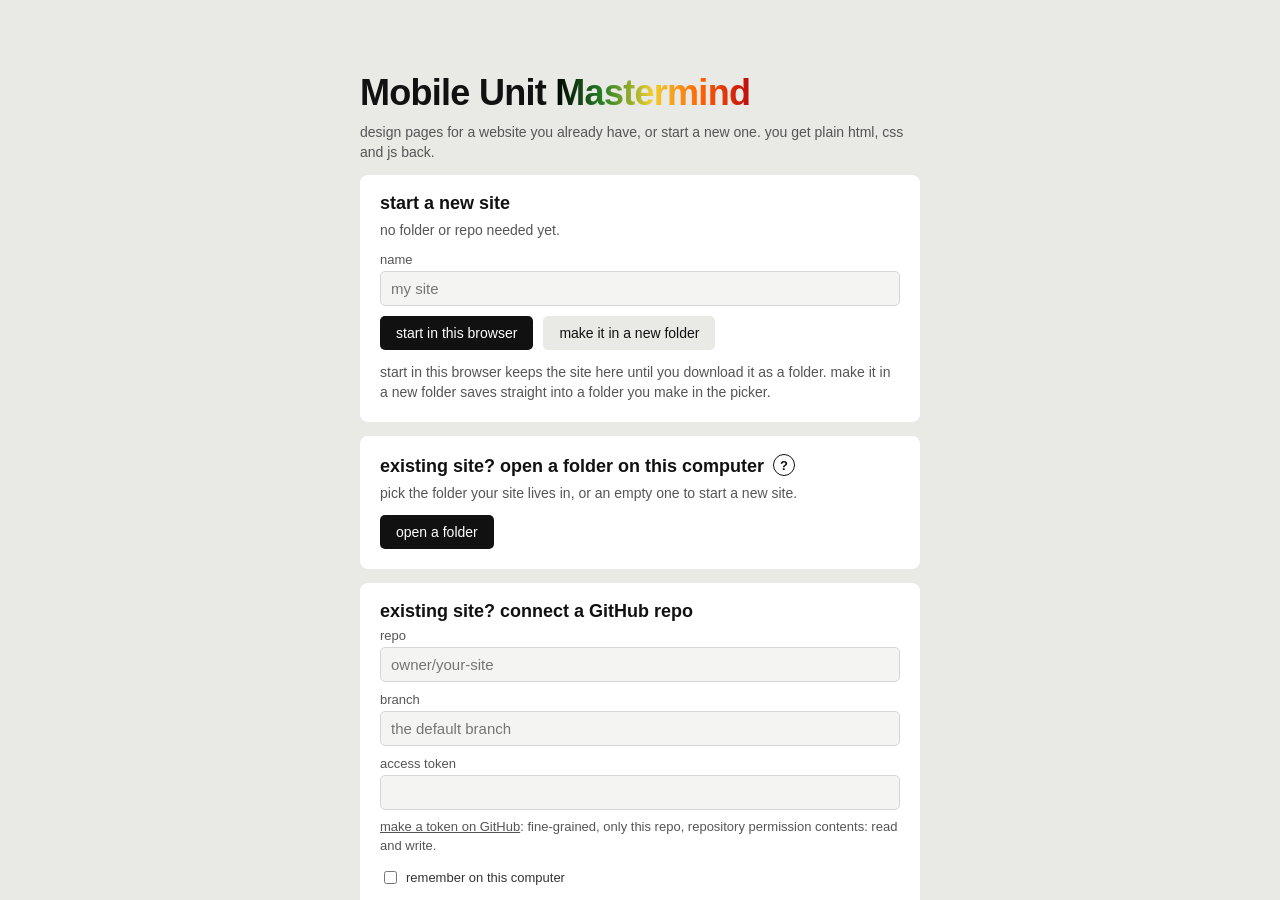
==== commit 672ef51a: "own site card, ? link, tweaks" ====
--- a/index.html
+++ b/index.html
@@ -93,6 +93,12 @@
   </div>
 </div>
 <div id="pn"></div>
+<div id="code" hidden>
+  <div class="cw">
+    <div class="ch"><b>site code</b><span class="cnm"></span><label class="cuse ck" hidden><input type="checkbox">use on every Mastermind page</label><button class="cnew">new file</button><button class="csv">save file</button><a class="cx">×</a></div>
+    <div class="cb"><div class="cfl"></div><textarea spellcheck="false" autocapitalize="off" autocomplete="off"></textarea></div>
+  </div>
+</div>
 <div id="connect" hidden>
   <div class="cn">
     <button class="cn-close" title="back to the editor" hidden>×</button>
@@ -107,30 +113,35 @@
       <div class="cn-row cn-cont" hidden><button id="cn-continue" class="cn-alt"></button><p class="cn-dl"></p></div>
     </section>
     <section>
-      <h2>existing site? open a folder on this computer</h2>
+      <h2>existing site? open a folder on this computer <a class="cn-q" href="about.html#browsers" title="which browsers can open a folder">?</a></h2>
       <p class="cn-folder-note"></p>
       <div class="cn-row"><button id="cn-folder">open a folder</button><button id="cn-again" hidden></button></div>
     </section>
     <section>
-      <h2>existing site? connect a github repo</h2>
+      <h2>existing site? connect a GitHub repo</h2>
       <form id="cn-gh" autocomplete="off">
         <label>repo<input name="repo" placeholder="owner/your-site" spellcheck="false" required></label>
         <label>branch<input name="branch" placeholder="the default branch" spellcheck="false"></label>
         <label>access token<input name="token" type="password" spellcheck="false" required></label>
-        <p class="cn-help"><a href="https://github.com/settings/personal-access-tokens/new" target="_blank" rel="noopener">make a token on github</a>: fine-grained, only this repo, repository permission contents: read and write.</p>
+        <p class="cn-help"><a href="https://github.com/settings/personal-access-tokens/new" target="_blank" rel="noopener">make a token on GitHub</a>: fine-grained, only this repo, repository permission contents: read and write.</p>
         <label class="cn-ck"><input name="remember" type="checkbox">remember on this computer</label>
         <div class="cn-row"><button>connect</button><a href="#" class="cn-forget">forget the token</a></div>
       </form>
+    </section>
+    <section>
+      <h2>use it from your own site</h2>
+      <p>keep Mastermind at yoursite.com/mastermind/ behind a Cloudflare login, and start editing whenever you visit. the best setup if you edit often, or with a group. it takes a little setup.</p>
+      <a class="cn-btn" href="about.html#inside">how to set it up</a>
     </section>
     <p class="cn-err"></p>
     <section class="cn-read">
       <div>
         <h2>read this first</h2>
-        <p>which browsers work, where your files go, what gets overwritten and backed up, codespaces, and using mastermind with a group.</p>
+        <p>which browsers work, where your files go, what gets overwritten and backed up, Codespaces, and using Mastermind with a group.</p>
       </div>
       <a class="cn-btn" href="about.html">read this first</a>
     </section>
-    <p class="cn-note">nothing goes to a mastermind server. your files go straight between this browser and your folder or github, and the token stays in this browser.</p>
+    <p class="cn-note">nothing goes to a Mastermind server. your files go straight between this browser and your folder or GitHub, and the token stays in this browser.</p>
   </div>
 </div>
 <script src="render.js"></script>
@@ -145,6 +156,7 @@
 <script src="github-storage.js"></script>
 <script src="browser-storage.js"></script>
 <script src="zip-download.js"></script>
+<script src="code-editor.js"></script>
 <script src="connect.js"></script>
 </body>
 </html>
--- a/mastermind.css
+++ b/mastermind.css
@@ -374,8 +374,134 @@
   justify-content: center;
 }
 
-#lib[hidden] {
+#lib[hidden], #code[hidden] {
   display: none;
+}
+
+#code {
+  position: fixed;
+  inset: 0;
+  z-index: 90;
+  display: flex;
+  align-items: center;
+  justify-content: center;
+  background: rgba(0,0,0,.45);
+}
+
+#code .cw {
+  display: flex;
+  flex-direction: column;
+  width: min(1180px, 94vw);
+  height: 84vh;
+  background: #fff;
+  font-size: 13px;
+}
+
+#code .ch {
+  display: flex;
+  align-items: center;
+  gap: 12px;
+  padding: 10px 14px;
+  border-bottom: 1px solid #ddd;
+}
+
+#code .cnm {
+  flex: 1;
+  min-width: 0;
+  overflow: hidden;
+  text-overflow: ellipsis;
+  white-space: nowrap;
+  color: #888;
+}
+
+#code .cuse {
+  display: flex;
+  align-items: center;
+  gap: 6px;
+}
+
+#code .cuse[hidden] {
+  display: none;
+}
+
+#code button {
+  padding: 5px 10px;
+  font: inherit;
+  color: #fff;
+  background: #111;
+  border: 0;
+  border-radius: 4px;
+  cursor: pointer;
+}
+
+#code button:disabled {
+  opacity: .3;
+  cursor: default;
+}
+
+#code .cnew {
+  color: #111;
+  background: #e9e9e6;
+}
+
+#code .cx {
+  font-size: 22px;
+  line-height: 1;
+  cursor: pointer;
+}
+
+#code .cb {
+  display: flex;
+  flex: 1;
+  min-height: 0;
+}
+
+#code .cfl {
+  width: 220px;
+  overflow: auto;
+  padding: 8px;
+  border-right: 1px solid #eee;
+}
+
+#code .cfl a {
+  display: block;
+  padding: 5px 8px;
+  overflow: hidden;
+  text-overflow: ellipsis;
+  white-space: nowrap;
+  border-radius: 4px;
+  cursor: pointer;
+}
+
+#code .cfl a:hover {
+  background: #f2f2ef;
+}
+
+#code .cfl a.on {
+  background: #fff45c;
+}
+
+#code .cn0 {
+  margin: 6px 8px;
+  color: #888;
+}
+
+#code textarea {
+  flex: 1;
+  min-width: 0;
+  padding: 14px 16px;
+  font: 14px/1.55 Helvetica, Arial, sans-serif;
+  color: #111;
+  border: 0;
+  outline: 0;
+  resize: none;
+  tab-size: 2;
+  white-space: pre;
+  overflow: auto;
+}
+
+#code textarea:disabled {
+  background: #fafaf8;
 }
 
 .lw {
@@ -3676,6 +3802,30 @@
   border-top: 1px solid #eee;
 }
 
+.cn .cn-q {
+  display: inline-flex;
+  align-items: center;
+  justify-content: center;
+  width: 20px;
+  height: 20px;
+  margin-left: 4px;
+  font-size: 13px;
+  font-weight: 700;
+  color: #111;
+  text-decoration: none;
+  vertical-align: 2px;
+  border: 1.5px solid #111;
+  border-radius: 50%;
+}
+
+.cn .cn-q:hover {
+  background: #fff45c;
+}
+
+.cn section > .cn-btn {
+  display: inline-block;
+}
+
 .cn .cn-read {
   display: flex;
   flex-wrap: wrap;
